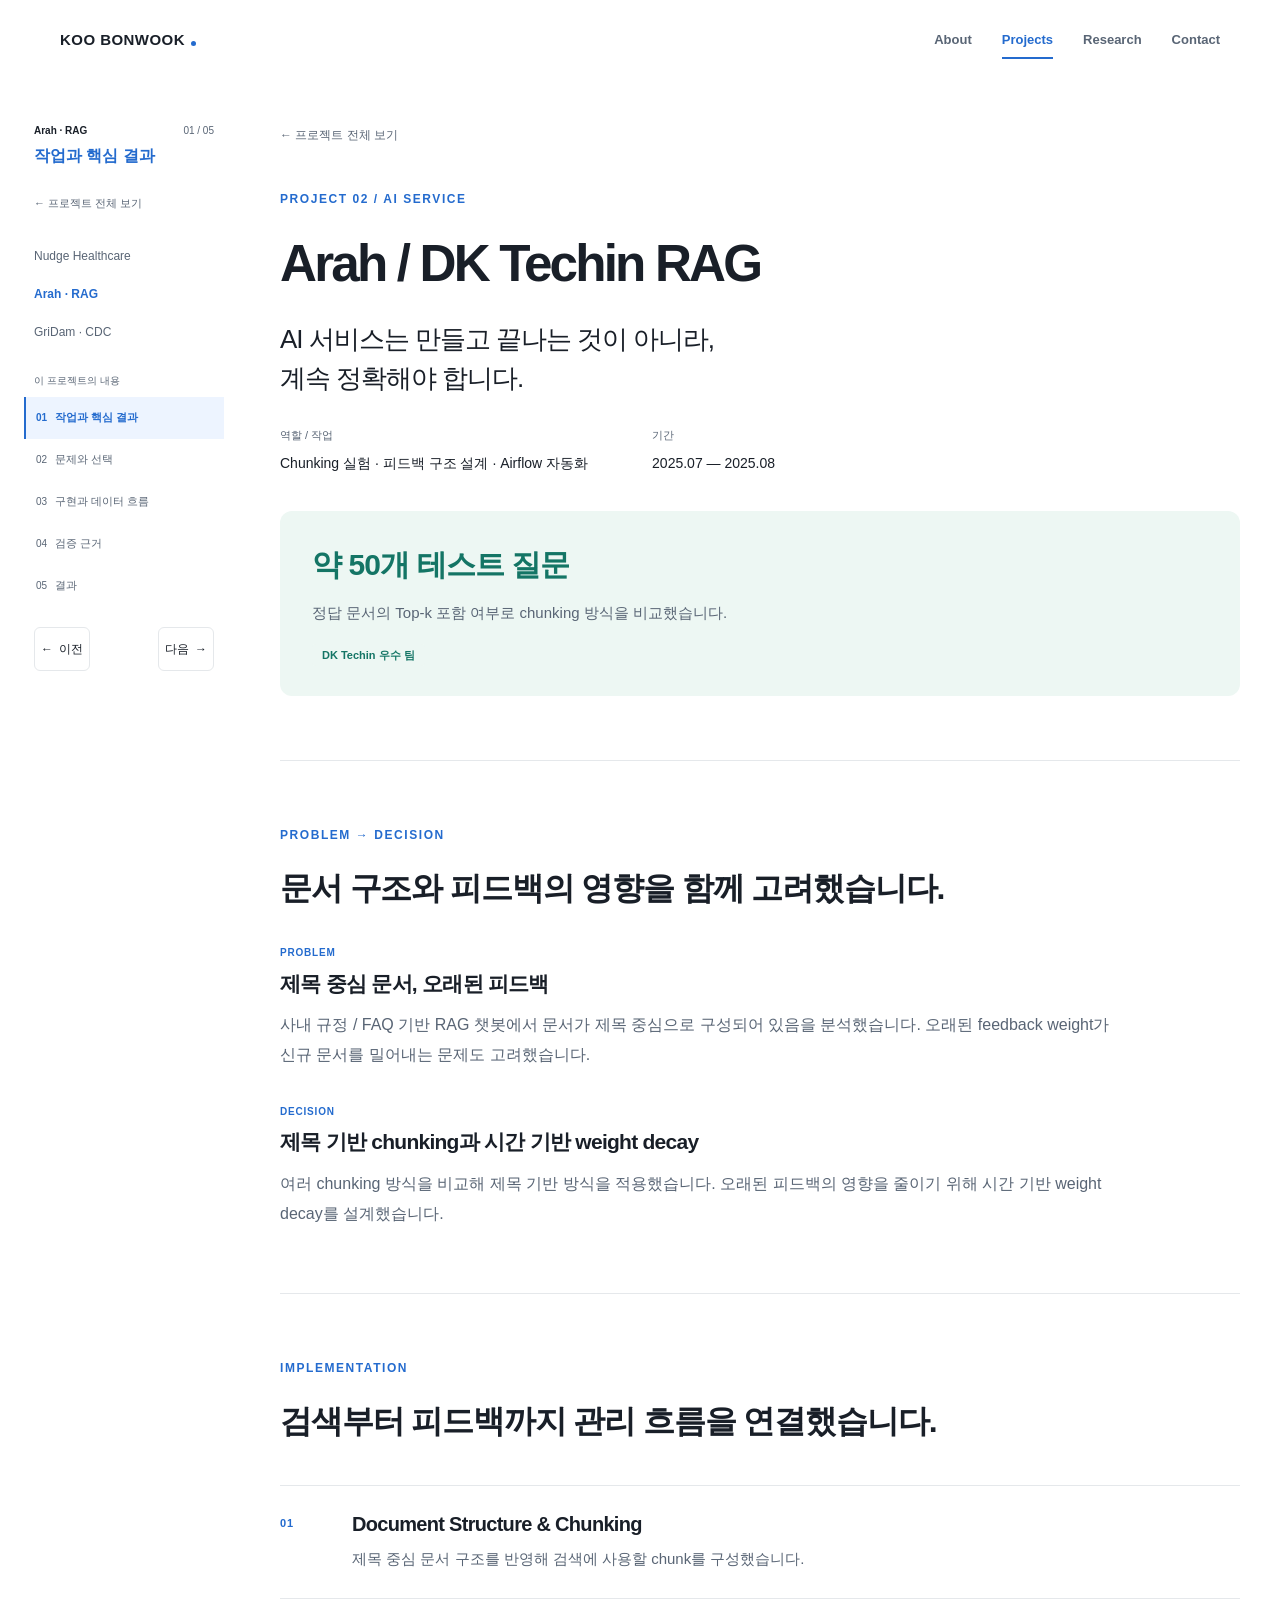
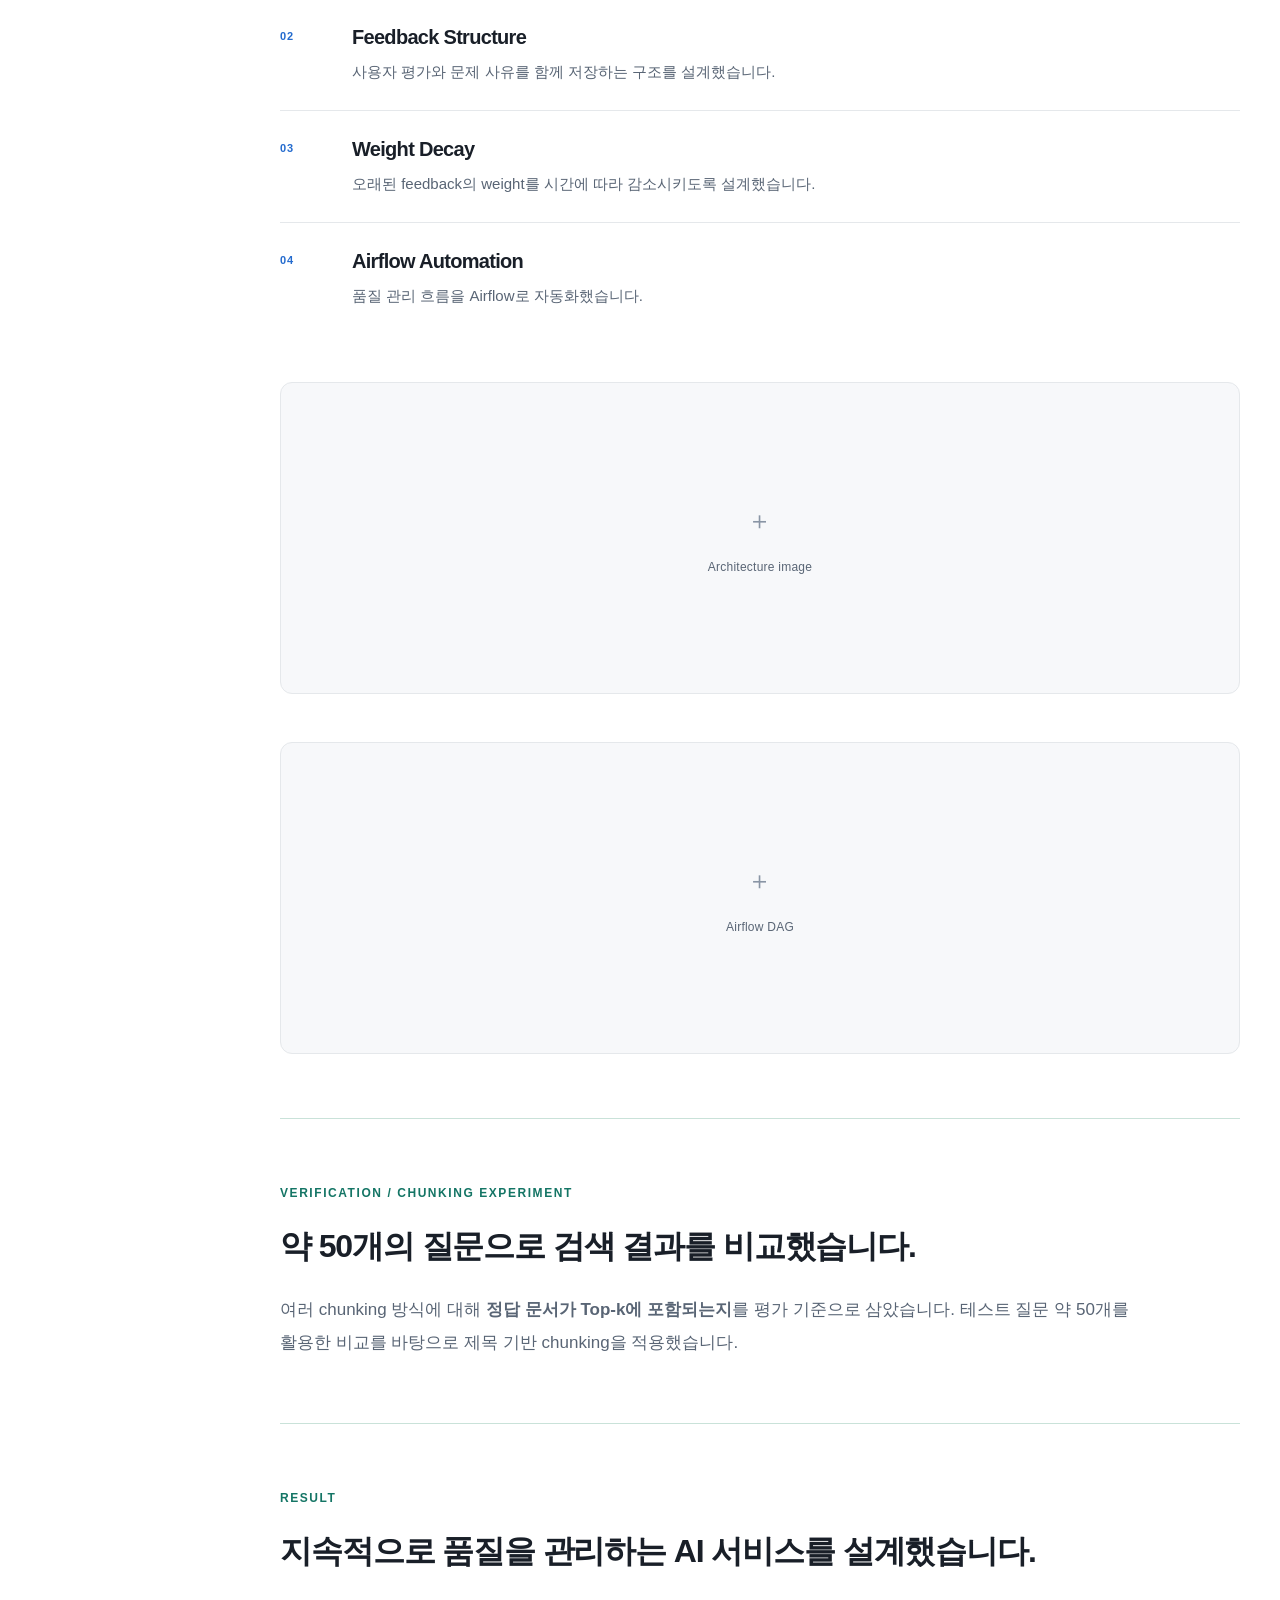
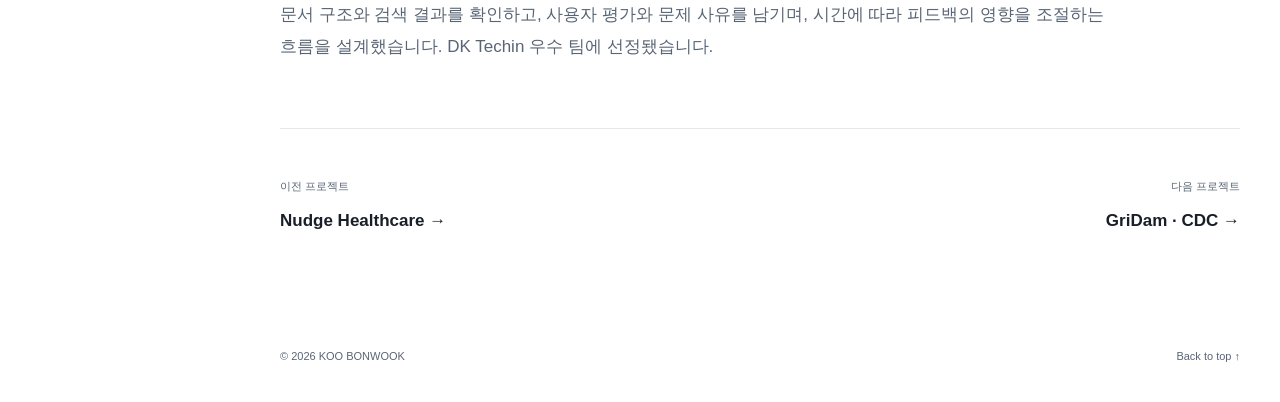
==== projects/arah.html @ 7488ea04 "4번째 배포" ====
<!doctype html>
<html lang="ko">
  <head>
    <meta charset="utf-8">
    <meta name="viewport" content="width=device-width, initial-scale=1">
    <title>Arah / DK Techin RAG | KOO BONWOOK</title>
    <meta name="description" content="약 50개 질문을 통한 chunking 비교, 피드백과 weight decay, Airflow 자동화로 RAG 서비스 품질을 관리한 경험입니다.">
    <meta name="theme-color" content="#ffffff">
    <meta property="og:type" content="website">
    <meta property="og:title" content="Arah / DK Techin RAG | KOO BONWOOK">
    <meta property="og:description" content="약 50개 질문을 통한 chunking 비교, 피드백과 weight decay, Airflow 자동화로 RAG 서비스 품질을 관리한 경험입니다.">
    <meta property="og:locale" content="ko_KR">
    <link rel="stylesheet" href="../css/style.css?v=247e1e7e4f28">
    <script src="../js/main.js?v=e27a1276fad0" defer></script>
  </head>
  <body class="project-page">
    <a class="skip-link" href="#main">본문으로 바로 가기</a>
    <header class="site-header">
      <div class="header-inner">
        <a class="wordmark" href="../index.html?v=da5307168902#home" aria-label="KOO BONWOOK 홈">KOO BONWOOK<span class="brand-dot" aria-hidden="true"></span></a>
        <button class="menu-toggle" type="button" aria-expanded="false" aria-controls="navigation" aria-label="메뉴 열기"><span></span><span></span></button>
        <nav id="navigation" aria-label="주 메뉴">
          <a href="../index.html?v=da5307168902#about">About</a><a href="../index.html?v=da5307168902#work" aria-current="location">Projects</a><a href="../index.html?v=da5307168902#research">Research</a><a href="../index.html?v=da5307168902#contact">Contact</a>
        </nav>
      </div>
    </header>
    <aside class="reading-guide" aria-label="포트폴리오 목차" data-context="Arah · RAG">
      <div class="reading-status">
        <span class="reading-caption">Arah · RAG</span><span class="reading-count">01 / 05</span><strong class="reading-title">작업과 핵심 결과</strong>
      </div>
      <nav class="toc-navigation" aria-label="프로젝트와 본문 목차">
        <a class="back-to-work" href="../index.html?v=da5307168902#work">← 프로젝트 전체 보기</a>
        <ul class="project-navigation">
          <li>
            <a href="nudge.html?v=da5307168902">Nudge Healthcare</a>
          </li>
          <li>
            <a href="arah.html?v=da5307168902" aria-current="page">Arah · RAG</a>
          </li>
          <li>
            <a href="gridam.html?v=da5307168902">GriDam · CDC</a>
          </li>
        </ul>
        <p class="toc-caption">이 프로젝트의 내용</p>
        <ol class="toc-list">
          <li>
            <a href="#overview" data-section data-label="작업과 핵심 결과" data-nav=""><span>01</span>작업과 핵심 결과</a>
          </li>
          <li>
            <a href="#context" data-section data-label="문제와 선택" data-nav=""><span>02</span>문제와 선택</a>
          </li>
          <li>
            <a href="#implementation" data-section data-label="구현과 데이터 흐름" data-nav=""><span>03</span>구현과 데이터 흐름</a>
          </li>
          <li>
            <a href="#verification" data-section data-label="검증 근거" data-nav=""><span>04</span>검증 근거</a>
          </li>
          <li>
            <a href="#result" data-section data-label="결과" data-nav=""><span>05</span>결과</a>
          </li>
        </ol>
      </nav>
      <div class="reading-controls">
        <label class="sr-only" for="section-select">본문 목차 또는 다른 프로젝트로 이동</label>
        <select id="section-select">
          <optgroup label="현재 페이지">
            <option value="#overview">01 / 작업과 핵심 결과</option>
            <option value="#context">02 / 문제와 선택</option>
            <option value="#implementation">03 / 구현과 데이터 흐름</option>
            <option value="#verification">04 / 검증 근거</option>
            <option value="#result">05 / 결과</option>
          </optgroup>
          <optgroup label="프로젝트 이동">
            <option value="nudge.html?v=da5307168902">Nudge Healthcare</option>
            <option value="gridam.html?v=da5307168902">GriDam · CDC</option>
          </optgroup>
          <option value="../index.html?v=da5307168902#work">프로젝트 전체 보기</option>
        </select>
        <div class="reading-pagination">
          <a class="reading-previous" href="#overview" aria-disabled="true" tabindex="-1" aria-label="이전 항목 없음">← <span>이전</span></a><a class="reading-next" href="#context" aria-label="다음: 문제와 선택"><span>다음</span> →</a>
        </div>
      </div>
    </aside>
    <main id="main">
      <div class="container detail-container">
        <section class="project-overview" id="overview" aria-labelledby="overview-title">
          <a class="back-to-work" href="../index.html?v=da5307168902#work">← 프로젝트 전체 보기</a><p class="eyebrow">PROJECT 02 / AI SERVICE</p><h1 id="overview-title">Arah / DK Techin RAG</h1><p class="project-statement">AI 서비스는 만들고 끝나는 것이 아니라,<br>계속 정확해야 합니다.</p>
          <dl class="project-facts">
            <div>
              <dt>역할 / 작업</dt><dd>Chunking 실험 · 피드백 구조 설계 · Airflow 자동화</dd>
            </div>
            <div>
              <dt>기간</dt><dd>2025.07 — 2025.08</dd>
            </div>
          </dl>
          <div class="outcome-summary">
            <strong>약 50개 테스트 질문</strong><p>정답 문서의 Top-k 포함 여부로 chunking 방식을 비교했습니다.</p><span class="badge">DK Techin 우수 팀</span>
          </div>
        </section>
        <section class="detail-section" id="context" aria-labelledby="context-title">
          <p class="eyebrow">PROBLEM → DECISION</p><h2 id="context-title">문서 구조와 피드백의 영향을 함께 고려했습니다.</h2>
          <div class="decision-part">
            <p class="stage-label">PROBLEM</p><h3>제목 중심 문서, 오래된 피드백</h3><p>사내 규정 / FAQ 기반 RAG 챗봇에서 문서가 제목 중심으로 구성되어 있음을 분석했습니다. 오래된 feedback weight가 신규 문서를 밀어내는 문제도 고려했습니다.</p>
          </div>
          <div class="decision-part">
            <p class="stage-label">DECISION</p><h3>제목 기반 chunking과 시간 기반 weight decay</h3><p>여러 chunking 방식을 비교해 제목 기반 방식을 적용했습니다. 오래된 피드백의 영향을 줄이기 위해 시간 기반 weight decay를 설계했습니다.</p>
          </div>
        </section>
        <section class="detail-section" id="implementation" aria-labelledby="implementation-title">
          <p class="eyebrow">IMPLEMENTATION</p><h2 id="implementation-title">검색부터 피드백까지 관리 흐름을 연결했습니다.</h2>
          <ol class="process-list">
            <li>
              <span class="small-index">01</span>
              <div>
                <h3>Document Structure & Chunking</h3><p>제목 중심 문서 구조를 반영해 검색에 사용할 chunk를 구성했습니다.</p>
              </div>
            </li>
            <li>
              <span class="small-index">02</span>
              <div>
                <h3>Feedback Structure</h3><p>사용자 평가와 문제 사유를 함께 저장하는 구조를 설계했습니다.</p>
              </div>
            </li>
            <li>
              <span class="small-index">03</span>
              <div>
                <h3>Weight Decay</h3><p>오래된 feedback의 weight를 시간에 따라 감소시키도록 설계했습니다.</p>
              </div>
            </li>
            <li>
              <span class="small-index">04</span>
              <div>
                <h3>Airflow Automation</h3><p>품질 관리 흐름을 Airflow로 자동화했습니다.</p>
              </div>
            </li>
          </ol>
          <!-- Replace the div with an img.project-image; use the actual image dimensions and descriptive alt text. -->
          <figure class="visual-placeholder">
            <div class="image-placeholder" role="img" aria-label="Arah RAG 아키텍처 이미지 준비 영역">
              <span class="placeholder-symbol" aria-hidden="true">＋</span>Architecture image
            </div>
          </figure>
          <!-- Replace the div with an img.project-image; use the actual image dimensions and descriptive alt text. -->
          <figure class="visual-placeholder">
            <div class="image-placeholder" role="img" aria-label="Arah Airflow DAG 이미지 준비 영역">
              <span class="placeholder-symbol" aria-hidden="true">＋</span>Airflow DAG
            </div>
          </figure>
        </section>
        <section class="detail-section evidence-section" id="verification" aria-labelledby="verification-title">
          <p class="eyebrow">VERIFICATION / CHUNKING EXPERIMENT</p><h2 id="verification-title">약 50개의 질문으로 검색 결과를 비교했습니다.</h2><p class="detail-copy">여러 chunking 방식에 대해 <strong>정답 문서가 Top-k에 포함되는지</strong>를 평가 기준으로 삼았습니다. 테스트 질문 약 50개를 활용한 비교를 바탕으로 제목 기반 chunking을 적용했습니다.</p>
        </section>
        <section class="detail-section evidence-section" id="result" aria-labelledby="result-title">
          <p class="eyebrow">RESULT</p><h2 id="result-title">지속적으로 품질을 관리하는 AI 서비스를 설계했습니다.</h2><p class="detail-copy">문서 구조와 검색 결과를 확인하고, 사용자 평가와 문제 사유를 남기며, 시간에 따라 피드백의 영향을 조절하는 흐름을 설계했습니다. DK Techin 우수 팀에 선정됐습니다.</p>
        </section>
        <nav class="project-pager" aria-label="프로젝트 이동">
          <a href="nudge.html?v=da5307168902"><span>이전 프로젝트</span><strong>Nudge Healthcare →</strong></a><a href="gridam.html?v=da5307168902"><span>다음 프로젝트</span><strong>GriDam · CDC →</strong></a>
        </nav>
      </div>
    </main>
    <footer class="container site-footer">
      <span>© 2026 KOO BONWOOK</span><a href="#overview">Back to top ↑</a>
    </footer>
  </body>
</html>
---- css/style.css ----
:root {
  --color-bg:#fff;
  --color-bg-soft:#f7f8fa;
  --color-text:#191f28;
  --color-text-secondary:#596575;
  --color-border:#e5e8eb;
  --color-accent:#246bce;
  --color-support:#147565;
  --color-support-soft:#edf7f3;
  --color-support-border:#c9e2d9;
  --content-width:1160px;
  --header-height:80px;
  --radius:12px;
  --font-sans:Pretendard,-apple-system,BlinkMacSystemFont,"Segoe UI","Noto Sans KR","Apple SD Gothic Neo","Malgun Gothic",sans-serif
}
* {
  box-sizing:border-box
}
html {
  scroll-behavior:smooth;
  scroll-padding-top:calc(var(--header-height) + var(--reader-height, 0px) + 24px)
}
body {
  margin:0;
  background:var(--color-bg);
  color:var(--color-text);
  font-family:var(--font-sans);
  line-height:1.75;
  word-break:keep-all;
  overflow-wrap:break-word;
  -webkit-font-smoothing:antialiased
}
a {
  color:inherit;
  text-decoration:none
}
button {
  font:inherit
}
a,button {
  -webkit-tap-highlight-color:transparent
}
a:focus-visible,button:focus-visible {
  outline:3px solid var(--color-accent);
  outline-offset:6px;
  border-radius:4px
}
[hidden] {
  display:none!important
}
h1,h2,h3,h4,p,figure {
  margin:0
}
h1,h2,h3,h4 {
  line-height:1.35;
  letter-spacing:-.035em
}
h2 {
  font-size:clamp(32px,3.2vw,46px);
  font-weight:750
}
h3 {
  font-size:25px
}
h4 {
  font-size:19px
}
p {
  color:var(--color-text-secondary)
}
.container {
  width:min(var(--content-width),calc(100% - 80px));
  margin-inline:auto
}
.section {
  padding:120px 0
}
.section-soft {
  background:var(--color-bg-soft)
}
.eyebrow {
  color:var(--color-accent);
  font-size:12px;
  font-weight:750;
  letter-spacing:.13em;
  margin-bottom:28px
}
.accent {
  color:var(--color-accent)
}
.skip-link {
  position:fixed;
  top:12px;
  left:12px;
  transform:translateY(-160%);
  z-index:100;
  background:white;
  padding:12px 20px
}
.skip-link:focus {
  transform:none
}
.site-header {
  position:sticky;
  top:0;
  z-index:20;
  background:rgba(255,255,255,.97);
  border-bottom:1px solid transparent;
  transition:border-color .2s
}
.site-header.is-scrolled {
  border-color:var(--color-border)
}
.header-inner {
  height:var(--header-height);
  width:min(var(--content-width),calc(100% - 80px));
  margin:auto;
  display:flex;
  justify-content:space-between;
  align-items:center;
  gap:20px
}
.wordmark {
  display:inline-flex;
  align-items:center;
  gap:6px;
  color:var(--color-text);
  font-size:15px;
  font-weight:800;
  letter-spacing:.03em
}
.brand-dot {
  width:5px;
  height:5px;
  background:var(--color-accent);
  border-radius:50%;
  align-self:flex-end;
  margin-bottom:7px
}
#navigation {
  display:flex;
  gap:30px
}
#navigation a {
  font-size:13px;
  font-weight:550;
  color:var(--color-text-secondary);
  padding:8px 0;
  position:relative
}
#navigation a:hover,#navigation a[aria-current] {
  color:var(--color-accent)
}
#navigation a[aria-current]::after {
  content:"";
  position:absolute;
  height:2px;
  bottom:0;
  left:0;
  right:0;
  background:var(--color-accent)
}
.menu-toggle {
  display:none
}
.hero {
  min-height: min(820px,82svh);
  display:flex;
  flex-direction:column;
  justify-content:space-between;
  padding-top:86px
}
.hero .eyebrow {
  display:flex;
  align-items:center;
  gap:9px;
  font-size:11px
}
.status-dot {
  width:6px;
  height:6px;
  border-radius:50%;
  background:var(--color-accent)
}
h1 {
  font-size:clamp(38px,4.15vw,60px);
  letter-spacing:-.055em;
  line-height:1.32;
  font-weight:780
}
.hero-specialties {
  font-size:15px;
  font-weight:650;
  margin-top:28px;
  color:var(--color-text)
}
.hero-specialties span {
  margin:0 8px;
  color:#a0a8b3
}
.hero-description {
  font-size:16px;
  margin-top:16px
}
.hero-actions {
  display:flex;
  gap:16px;
  margin-top:32px
}
.button {
  display:inline-flex;
  align-items:center;
  gap:30px;
  padding:13px 20px;
  border-radius:8px;
  font-size:13px;
  font-weight:650;
  transition:background .2s
}
.button-primary {
  color:white;
  background:var(--color-accent)
}
.button-primary:hover {
  background:#1957ac
}
.button-text:hover {
  background:var(--color-bg-soft)
}
.hero-bottom {
  display:flex;
  justify-content:space-between;
  gap:24px;
  border-top:1px solid var(--color-border);
  padding:23px 0;
  margin-top:64px;
  font-size:10px;
  letter-spacing:.12em;
  color:var(--color-text-secondary)
}
.hero-bottom a span {
  margin-left:18px
}
.section-intro {
  margin-top:28px;
  font-size:18px;
  line-height:1.9
}
.expertise-grid {
  display:grid;
  grid-template-columns:repeat(3,minmax(0,1fr));
  gap:48px;
  margin-top:64px
}
.expertise {
  border-top:1px solid var(--color-border);
  padding-top:24px
}
.small-index {
  color:var(--color-accent);
  font-size:11px;
  font-weight:650;
  letter-spacing:.08em
}
.expertise h3 {
  margin:22px 0 14px;
  font-size:24px
}
.expertise p {
  font-size:15px;
  line-height:1.9
}
.project-heading {
  display:flex;
  justify-content:space-between;
  align-items:center;
  gap:24px
}
.role {
  font-size:15px;
  margin-top:12px
}
.date {
  font-size:13px;
  white-space:nowrap
}
.project-statement {
  font-size:30px;
  color:var(--color-text);
  line-height:1.5;
  letter-spacing:-.04em;
  margin-top:40px
}
.visual-placeholder {
  margin:48px 0 64px;
  overflow:hidden;
  border:1px solid var(--color-border);
  border-radius:var(--radius);
  background:var(--color-bg-soft)
}
.section-soft .visual-placeholder {
  background:#eef1f5
}
.image-placeholder {
  min-height:310px;
  display:flex;
  flex-direction:column;
  align-items:center;
  justify-content:center;
  gap:14px;
  color:var(--color-text-secondary);
  font-size:12px;
  letter-spacing:.02em
}
.placeholder-symbol {
  font-size:25px;
  color:#8995a5;
  font-weight:300
}
.project-image {
  display:block;
  width:100%;
  height:auto
}
.compact {
  margin-bottom:0
}
.compact .image-placeholder {
  min-height:220px
}
.case-study+.case-study {
  border-top:1px solid var(--color-border);
  margin-top:72px;
  padding-top:64px
}
.case-heading .eyebrow {
  margin-bottom:13px
}
.case-details {
  margin:32px 0 0
}
.case-details>div {
  display:grid;
  grid-template-columns:185px 1fr;
  gap:24px;
  padding:15px 0
}
.case-details dt {
  font-size:13px;
  font-weight:650;
  color:var(--color-text-secondary)
}
.case-details dd {
  margin:0;
  font-size:16px
}
.metrics {
  display:grid;
  grid-template-columns:repeat(3,minmax(0,1fr));
  margin-top:36px;
  padding:36px 0;
  background:var(--color-support-soft);
  border-radius:var(--radius)
}
.metrics>div {
  padding:0 32px;
  border-right:1px solid var(--color-support-border)
}
.metrics>div:last-child {
  border:0
}
.metrics strong {
  font-size:64px;
  line-height:1.2;
  font-weight:750;
  letter-spacing:-.055em;
  color:var(--color-support)
}
.metrics strong span {
  font-size:42px
}
.metrics p {
  font-size:16px;
  font-weight:650;
  color:var(--color-text);
  margin:10px 0 6px
}
.metrics>div>span {
  font-size:12px;
  color:var(--color-text-secondary)
}
.case-lead {
  font-size:25px;
  color:var(--color-text);
  line-height:1.55;
  margin-top:28px;
  letter-spacing:-.035em
}
.flow {
  list-style:none;
  padding:0;
  margin:32px 0;
  display:grid;
  gap:26px
}
.flow-three {
  grid-template-columns:repeat(3,minmax(0,1fr))
}
.flow li {
  background:var(--color-bg-soft);
  border:1px solid var(--color-border);
  padding:20px 12px;
  position:relative;
  border-radius:6px;
  text-align:center;
  font-size:13px;
  font-weight:600;
  display:flex;
  flex-direction:column;
  justify-content:center
}
.flow li+li:before {
  content:"→";
  position:absolute;
  left:-22px;
  color:var(--color-text-secondary);
  font-weight:400
}
.flow li span {
  color:var(--color-text-secondary);
  font-weight:400
}
.text-columns {
  display:grid;
  grid-template-columns:1fr 1fr;
  gap:60px;
  margin-top:32px
}
.text-columns p {
  margin-top:12px;
  font-size:16px
}
.project-label {
  display:flex;
  align-items:center;
  gap:18px;
  flex-wrap:wrap;
  margin-top:28px
}
.project-label h3 {
  font-size:18px
}
.badge {
  font-size:11px;
  color:var(--color-support);
  background:var(--color-support-soft);
  padding:5px 10px;
  border-radius:4px;
  font-weight:650
}
.process-list {
  list-style:none;
  padding:0;
  margin:40px 0 0
}
.process-list li {
  display:grid;
  grid-template-columns:56px 1fr;
  gap:16px;
  border-top:1px solid var(--color-border);
  padding:25px 0
}
.process-list .small-index {
  padding-top:3px
}
.process-list h4 {
  font-size:19px
}
.process-list p {
  margin-top:8px;
  font-size:15px
}
.flow-title {
  margin-top:40px;
  font-size:18px
}
.flow-six {
  grid-template-columns:repeat(6,minmax(0,1fr));
  gap:24px
}
.result-strip {
  display:flex;
  align-items:center;
  justify-content:space-between;
  gap:32px;
  border-top:1px solid var(--color-border);
  padding-top:40px;
  margin-top:48px
}
.result-strip .eyebrow {
  margin-bottom:12px
}
.result-strip h3 {
  font-size:24px
}
.result-strip p:last-child {
  font-size:14px;
  margin-top:8px
}
.result-number {
  display:flex;
  gap:28px;
  align-items:center;
  font-size:48px;
  letter-spacing:-.05em;
  white-space:nowrap
}
.result-number>span:first-child {
  color:var(--color-text-secondary)
}
.result-number .result-arrow {
  font-size:30px;
  color:#8995a5
}
.result-number strong {
  font-size:64px;
  color:var(--color-accent);
  font-weight:750
}
.metric-note {
  font-size:12px;
  margin-top:24px
}
.research-row {
  display:grid;
  grid-template-columns:300px 1fr;
  gap:50px;
  border-top:1px solid var(--color-border);
  padding:40px 0
}
.research-row:first-of-type {
  margin-top:56px
}
.research-row:last-child {
  padding-bottom:0
}
.research-row h3 {
  font-size:23px;
  margin-top:14px
}
.research-row h4 {
  font-size:20px
}
.research-row p {
  font-size:15px;
  margin-top:16px
}
.research-row .codebook {
  font-size:12px;
  background:#eaeef3;
  padding:14px 18px;
  border-radius:6px;
  overflow-wrap:anywhere;
  word-break:normal
}
.award-list {
  display:flex;
  flex-wrap:wrap;
  gap:8px;
  margin-top:20px
}
.principles {
  padding:150px 0
}
.contact h2 {
  font-size:clamp(48px,5.5vw,78px);
  letter-spacing:-.055em;
  line-height:1.1
}
.contact-bottom {
  display:flex;
  align-items:center;
  justify-content:space-between;
  gap:30px;
  margin-top:60px
}
.contact-links {
  display:flex;
  gap:28px;
  font-size:14px
}
.contact-links a:hover {
  color:var(--color-accent)
}
.contact-pending {
  font-size:13px
}
.site-footer {
  display:flex;
  align-items:center;
  justify-content:space-between;
  gap:24px;
  min-height:90px;
  font-size:11px;
  color:var(--color-text-secondary)
}
.reveal.is-pending {
  opacity:0;
  transform:translateY(16px)
}
.reveal {
  transition:opacity .55s ease,transform .55s ease
}
@media(min-width:901px) {
  .flow-six {
    grid-template-columns:repeat(6,minmax(0,1fr))
  }
}
@media(max-width:900px) {
  :root {
    --header-height:72px
  }
  .container,.header-inner {
    width:calc(100% - 48px)
  }
  #navigation {
    gap:20px
  }
  .hero {
    padding-top:66px;
    min-height:740px
  }
  .section {
    padding:88px 0
  }
  .expertise-grid {
    gap:24px
  }
  .project-statement {
    font-size:27px
  }
  .research-row {
    grid-template-columns:220px 1fr;
    gap:30px
  }
  .metrics>div {
    padding:0 22px
  }
  .metrics strong {
    font-size:54px
  }
  .flow-six {
    grid-template-columns:1fr
  }
  .flow-six li+li:before {
    content:"↓";
    left:50%;
    top:-25px;
    transform:translateX(-50%)
  }
  .flow-six li {
    padding:12px
  }
  .image-placeholder {
    min-height:260px
  }
  .principles {
    padding:110px 0
  }
}
@media(max-width:600px) {
  :root {
    --header-height:64px
  }
  .container,.header-inner {
    width:calc(100% - 40px)
  }
  .header-inner {
    flex-wrap:wrap;
    height:auto;
    min-height:var(--header-height)
  }
  .wordmark {
    font-size:13px
  }
  .js .menu-toggle {
    display:flex;
    flex-direction:column;
    align-items:center;
    justify-content:center;
    gap:6px;
    width:44px;
    height:44px;
    background:none;
    border:0;
    cursor:pointer
  }
  .menu-toggle span {
    display:block;
    width:20px;
    height:2px;
    background:var(--color-text);
    transition:transform .2s
  }
  .menu-toggle[aria-expanded=true] span:first-child {
    transform:translateY(4px) rotate(45deg)
  }
  .menu-toggle[aria-expanded=true] span:last-child {
    transform:translateY(-4px) rotate(-45deg)
  }
  #navigation {
    width:100%;
    gap:18px;
    flex-wrap:wrap;
    padding:0 0 18px
  }
  #navigation a {
    font-size:12px
  }
  .js #navigation {
    display:none
  }
  .js #navigation.is-open {
    display:flex;
    flex-direction:column;
    gap:0;
    padding-bottom:16px
  }
  .js #navigation a {
    padding:12px 0;
    font-size:15px
  }
  .js #navigation a[aria-current]::after {
    display:none
  }
  .hero {
    min-height:690px;
    padding-top:56px
  }
  .hero .eyebrow {
    font-size:9px;
    margin-bottom:26px
  }
  h1 {
    font-size:clamp(31px,8.25vw,46px);
    letter-spacing:-.055em
  }
  h2 {
    font-size:31px;
    line-height:1.4
  }
  .hero-specialties {
    font-size:11px;
    margin-top:26px
  }
  .hero-specialties span {
    margin:0 3px
  }
  .hero-description {
    font-size:14px;
    line-height:1.85
  }
  .hero-description br {
    display:none
  }
  .hero-actions {
    gap:8px;
    margin-top:28px
  }
  .button {
    font-size:12px;
    padding:13px 16px;
    gap:20px
  }
  .hero-bottom {
    margin-top:56px;
    font-size:8px;
    gap:14px;
    letter-spacing:.04em
  }
  .hero-bottom>span {
    max-width:145px
  }
  .hero-bottom a {
    align-self:center
  }
  .hero-bottom a span {
    margin-left:6px
  }
  .section {
    padding:72px 0
  }
  .eyebrow {
    font-size:10px;
    margin-bottom:22px
  }
  .section-intro {
    font-size:16px;
    margin-top:24px
  }
  .desktop-break {
    display:none
  }
  .expertise-grid {
    grid-template-columns:1fr;
    gap:28px;
    margin-top:40px
  }
  .expertise {
    padding-top:18px
  }
  .expertise h3 {
    margin:10px 0;
    font-size:22px
  }
  .project-heading {
    display:block
  }
  .date {
    margin-top:18px;
    font-size:12px
  }
  .project-statement {
    font-size:24px;
    margin-top:28px
  }
  .visual-placeholder {
    margin:32px 0 40px
  }
  .image-placeholder {
    min-height:200px
  }
  .compact .image-placeholder {
    min-height:170px
  }
  .case-heading h3 {
    font-size:23px
  }
  .case-details {
    margin-top:24px
  }
  .case-details>div {
    grid-template-columns:1fr;
    gap:6px;
    padding:12px 0
  }
  .case-details dd {
    font-size:15px
  }
  .case-details dt {
    font-size:12px
  }
  .metrics {
    grid-template-columns:1fr;
    padding:8px 24px
  }
  .metrics>div {
    padding:24px 0;
    border-right:0;
    border-bottom:1px solid var(--color-border)
  }
  .metrics strong {
    font-size:54px
  }
  .metrics strong span {
    font-size:34px
  }
  .metrics p {
    margin:6px 0 4px
  }
  .case-study+.case-study {
    margin-top:44px;
    padding-top:40px
  }
  .case-lead {
    font-size:22px
  }
  .flow-three {
    grid-template-columns:1fr;
    gap:24px
  }
  .flow-three li+li:before {
    content:"↓";
    left:50%;
    top:-25px;
    transform:translateX(-50%)
  }
  .flow li {
    padding:14px
  }
  .text-columns {
    grid-template-columns:1fr;
    gap:24px
  }
  .text-columns p {
    font-size:15px
  }
  .process-list li {
    grid-template-columns:30px 1fr;
    gap:12px;
    padding:22px 0
  }
  .process-list h4 {
    font-size:18px
  }
  .process-list p {
    font-size:14px
  }
  .result-strip {
    align-items:flex-start;
    flex-direction:column;
    gap:20px;
    padding-top:28px;
    margin-top:32px
  }
  .result-number {
    font-size:40px
  }
  .result-number strong {
    font-size:56px
  }
  .research-row {
    grid-template-columns:1fr;
    gap:22px;
    padding:32px 0
  }
  .research-row h3 br {
    display:none
  }
  .research-row h3 {
    font-size:23px;
    margin-top:10px
  }
  .research-row h4 {
    font-size:19px
  }
  .research-row:first-of-type {
    margin-top:40px
  }
  .principles {
    padding:90px 0
  }
  .contact h2 {
    font-size:51px
  }
  .contact-bottom {
    align-items:flex-start;
    flex-direction:column;
    gap:24px;
    margin-top:40px
  }
  .site-footer {
    font-size:10px;
    min-height:80px
  }
}
@media(prefers-reduced-motion:reduce) {
  html {
    scroll-behavior:auto
  }
  *,*::before,*::after {
    transition:none!important;
    animation:none!important
  }
  .reveal.is-pending {
    opacity:1;
    transform:none
  }
}
.profile-line {
  margin-top:24px;
  font-size:14px;
  color:var(--color-text)
}
.profile-line span {
  color:var(--color-text-secondary);
  margin:0 8px
}

/* Reading guide: a persistent project index, compact on smaller screens. */
.sr-only {
  position: absolute;
  width: 1px;
  height: 1px;
  padding: 0;
  margin: -1px;
  overflow: hidden;
  clip-path: inset(50%);
  white-space: nowrap;
}
.hero-profile {
  display: flex;
  align-items: center;
  gap: 18px;
  margin-bottom: 30px;
}
.profile-photo {
  display: block;
  width: 68px;
  height: auto;
  border: 1px solid var(--color-border);
  border-radius: 8px;
}
.profile-name { color: var(--color-text); font-size: 17px; font-weight: 700; }
.profile-name span { display: block; font-size: 10px; letter-spacing: .08em; margin-top: 2px; }
.profile-affiliation { font-size: 12px; margin-top: 5px; }
.reading-guide {
  z-index: 15;
  background: var(--color-bg);
  border-bottom: 1px solid var(--color-border);
  padding: 14px 24px;
}
.reading-status {
  display: grid;
  grid-template-columns: 1fr auto;
  gap: 2px 12px;
}
.reading-caption, .reading-count { font-size: 10px; color: var(--color-text-secondary); }
.reading-count { font-variant-numeric: tabular-nums; }
.reading-title { grid-column: 1 / -1; font-size: 15px; color: var(--color-accent); }
.toc-navigation { display: block; padding: 0; width: auto; }
.toc-list { list-style: none; margin: 22px 0; padding: 0; }
.toc-list a {
  display: flex;
  align-items: center;
  gap: 12px;
  min-height: 42px;
  padding: 8px 10px;
  font-size: 12px;
  color: var(--color-text-secondary);
  border-left: 2px solid transparent;
}
.toc-list a span { font-size: 10px; font-variant-numeric: tabular-nums; }
.toc-list a:hover { background: var(--color-bg-soft); color: var(--color-accent); }
.toc-list a[aria-current] {
  color: var(--color-accent);
  background: #edf4ff;
  border-left-color: var(--color-accent);
  font-weight: 700;
}
.reading-controls { display: none; }
.js .reading-controls { display: flex; gap: 12px; align-items: center; }
.reading-pagination { display: flex; gap: 8px; }
.reading-pagination a {
  display: inline-flex;
  align-items: center;
  justify-content: center;
  gap: 6px;
  min-width: 56px;
  min-height: 44px;
  font-size: 12px;
  border: 1px solid var(--color-border);
  border-radius: 6px;
}
.reading-pagination a:hover { background: var(--color-bg-soft); }
.reading-pagination a[aria-disabled="true"] { opacity: .35; cursor: default; }
#section-select {
  min-width: 0;
  min-height: 44px;
  flex: 1;
  border: 1px solid var(--color-border);
  border-radius: 6px;
  padding: 8px;
  background: var(--color-bg);
  color: var(--color-text);
  font: inherit;
  font-size: 12px;
}
#section-select:focus-visible { outline: 3px solid var(--color-accent); outline-offset: 3px; }
@media (min-width: 1280px) {
  main, .site-footer { padding-left: 240px; }
  main .container { width: min(var(--content-width), calc(100% - 80px)); }
  .site-footer { width: calc(100% - 80px); }
  .hero { padding-top: 48px; }
  h1 { font-size: clamp(42px, 3.6vw, 58px); }
  .reading-guide {
    position: fixed;
    top: calc(var(--header-height) + 24px);
    left: 24px;
    bottom: 24px;
    width: 200px;
    padding: 18px 0;
    border-bottom: 0;
    overflow-y: auto;
  }
  .reading-status { padding: 0 10px; }
  .reading-title { font-size: 16px; }
  .reading-controls { padding: 0 10px; }
  #section-select { display: none; }
  .reading-pagination { width: 100%; justify-content: space-between; }
}
@media (max-width: 1279px) {
  .js { --reader-height: 122px; }
  .js .reading-guide { position: sticky; top: var(--header-height); height: var(--reader-height); }
  .js .toc-navigation { display: none; }
  .reading-status { margin-bottom: 8px; }
  .toc-list { display: flex; flex-wrap: wrap; gap: 8px; }
  .hero { padding-top: 40px; }
}
@media (max-width: 600px) {
  .reading-guide { padding: 12px 20px; }
  .reading-caption, .reading-count { font-size: 9px; }
  .reading-title { font-size: 14px; }
  .reading-pagination a { min-width: 44px; }
  .reading-pagination span { display: none; }
  .hero-profile { gap: 14px; margin-bottom: 26px; }
  .profile-photo { width: 54px; }
  .profile-name { font-size: 15px; }
  .profile-affiliation { font-size: 11px; }
}

/* A short overview leads to self-contained project case studies. */
.home-page .hero { min-height: 620px; padding-top: 40px; }
.home-page .hero-profile { margin-bottom: 22px; }
.home-page .hero-bottom { margin-top: 40px; }
.selected-work { padding-top: 64px; }
.work-row {
  display: grid;
  grid-template-columns: minmax(220px, .8fr) minmax(0, 1.5fr);
  gap: 48px;
  padding: 40px 0;
  border-top: 1px solid var(--color-border);
}
.work-row:first-of-type { margin-top: 48px; }
.work-row:last-child { padding-bottom: 0; }
.work-identity h3 { margin: 12px 0; font-size: 25px; }
.work-identity a:hover { color: var(--color-accent); }
.work-identity p { font-size: 12px; }
.work-summary h4 { font-size: 20px; line-height: 1.6; }
.work-summary > p { margin-top: 12px; font-size: 15px; }
.work-summary .work-evidence { margin-top: 22px; color: var(--color-support); }
.work-summary .work-note { font-size: 12px; margin-top: 5px; }
.detail-link {
  display: inline-flex;
  align-items: center;
  gap: 20px;
  min-height: 44px;
  margin-top: 18px;
  font-size: 13px;
  font-weight: 650;
  color: var(--color-accent);
}
.detail-link:hover { text-decoration: underline; text-underline-offset: 5px; }
.toc-caption { margin: 20px 10px 8px; font-size: 10px; color: var(--color-text-secondary); }
.toc-list + .toc-caption {
  border-top: 1px solid var(--color-border);
  padding-top: 20px;
}
.toc-list { margin: 8px 0 20px; }
.project-navigation { list-style: none; margin: 12px 0; padding: 0; }
.project-navigation a {
  display: flex;
  justify-content: space-between;
  align-items: center;
  min-height: 38px;
  padding: 6px 10px;
  font-size: 12px;
  color: var(--color-text-secondary);
}
.project-navigation a:hover, .project-navigation a[aria-current] { color: var(--color-accent); }
.project-navigation a[aria-current] { font-weight: 750; }
.back-to-work { display: inline-flex; align-items: center; min-height: 44px; font-size: 12px; color: var(--color-text-secondary); }
.back-to-work:hover { color: var(--color-accent); }
.reading-guide .back-to-work { margin: 12px 10px 0; font-size: 11px; }
.project-page .reading-caption { color: var(--color-text); font-weight: 650; }
.project-page .toc-list a { font-size: 11px; gap: 8px; }
.project-overview { padding: 32px 0 64px; }
.project-overview .back-to-work { margin-bottom: 32px; }
.project-overview .eyebrow { margin-bottom: 20px; }
.project-overview h1 { font-size: clamp(36px, 4vw, 54px); }
.project-overview .project-statement { margin-top: 22px; font-size: 26px; }
.project-facts { display: flex; flex-wrap: wrap; gap: 24px 64px; margin: 28px 0 0; }
.project-facts dt { font-size: 11px; color: var(--color-text-secondary); }
.project-facts dd { margin: 6px 0 0; font-size: 14px; }
.outcome-summary { margin-top: 36px; padding: 28px 32px; background: var(--color-support-soft); border-radius: var(--radius); }
.outcome-summary > strong { font-size: 30px; letter-spacing: -.03em; color: var(--color-support); }
.outcome-summary p { margin: 8px 0 14px; font-size: 15px; }
.outcome-context { font-size: 12px; color: var(--color-text-secondary); }
.detail-section { padding: 64px 0; border-top: 1px solid var(--color-border); }
.detail-section h2 { font-size: 32px; line-height: 1.5; max-width: 850px; }
.detail-section .eyebrow { margin-bottom: 18px; }
.detail-copy { margin-top: 24px; max-width: 850px; font-size: 17px; line-height: 1.9; }
.detail-section .visual-placeholder { margin-bottom: 0; }
.decision-part { margin-top: 32px; max-width: 850px; }
.stage-label { font-size: 10px; font-weight: 650; letter-spacing: .08em; color: var(--color-accent); }
.decision-part h3 { font-size: 21px; margin-top: 8px; }
.decision-part > p:last-child { margin-top: 12px; font-size: 16px; line-height: 1.9; }
.detail-section .process-list h3 { font-size: 20px; }
.project-pager { display: grid; grid-template-columns: 1fr 1fr; gap: 28px; border-top: 1px solid var(--color-border); padding: 36px 0 64px; }
.project-pager a { display: flex; flex-direction: column; gap: 10px; padding: 12px 0; }
.project-pager a:last-child { text-align: right; }
.project-pager span { font-size: 11px; color: var(--color-text-secondary); }
.project-pager strong { font-size: 17px; font-weight: 650; }
.project-pager a:hover strong { color: var(--color-accent); }
@media (max-width: 900px) {
  .work-row { grid-template-columns: minmax(180px, .8fr) minmax(0, 1.3fr); gap: 28px; }
  .work-identity h3 { font-size: 22px; }
}
@media (max-width: 600px) {
  .home-page .hero { min-height: 620px; padding-top: 32px; }
  .work-row { grid-template-columns: 1fr; gap: 24px; padding: 32px 0; }
  .selected-work { padding-top: 56px; }
  .work-row:first-of-type { margin-top: 32px; }
  .work-summary h4 { font-size: 19px; }
  .project-overview { padding: 20px 0 44px; }
  .project-overview .back-to-work { margin-bottom: 20px; }
  .project-overview h1 { font-size: 35px; }
  .project-overview .project-statement { font-size: 22px; }
  .project-facts { gap: 18px; flex-direction: column; }
  .project-facts dd { font-size: 13px; }
  .outcome-summary { padding: 22px; }
  .outcome-summary > strong { font-size: 25px; }
  .outcome-summary p { font-size: 14px; }
  .detail-section { padding: 44px 0; }
  .detail-section h2 { font-size: 26px; }
  .detail-copy { font-size: 15px; }
  .decision-part h3 { font-size: 19px; }
  .decision-part > p:last-child { font-size: 15px; }
  .project-pager { gap: 16px; }
  .project-pager strong { font-size: 14px; }
}

/* Blue guides navigation; teal highlights areas of expertise and evidence. */
.status-dot { background: var(--color-support); }
.hero-bottom > span { color: var(--color-support); }
.work-identity > .small-index {
  display: inline-block;
  padding: 4px 9px;
  border-radius: 4px;
  color: var(--color-support);
  background: var(--color-support-soft);
}
.home-page #about { background: var(--color-support-soft); }
.home-page #about .eyebrow,
.home-page #about .small-index,
.principles .accent,
.principles .small-index,
.evidence-section > .eyebrow,
.evidence-section .stage-label { color: var(--color-support); }
.home-page #about .expertise { border-color: var(--color-support-border); }
.evidence-section { border-top-color: var(--color-support-border); }
@media (max-width: 600px) {
  .metrics > div { border-bottom-color: var(--color-support-border); }
}
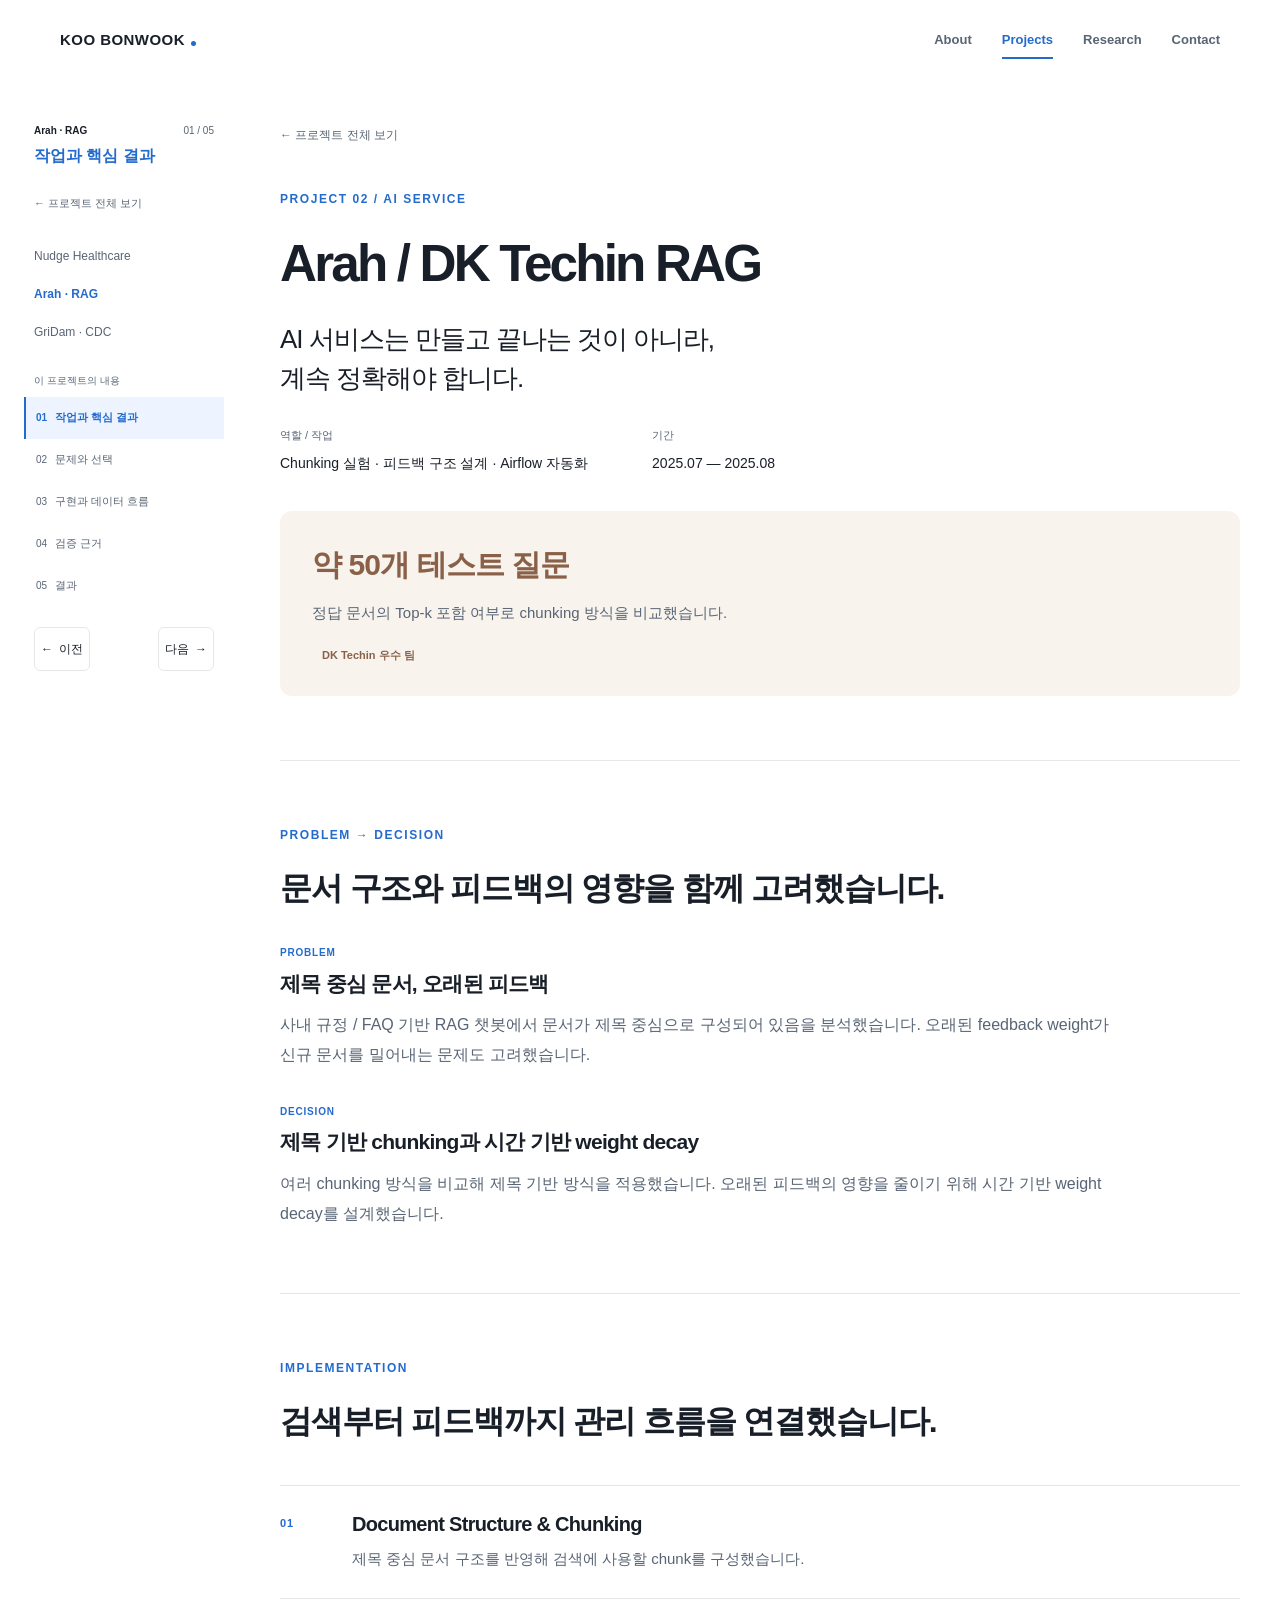
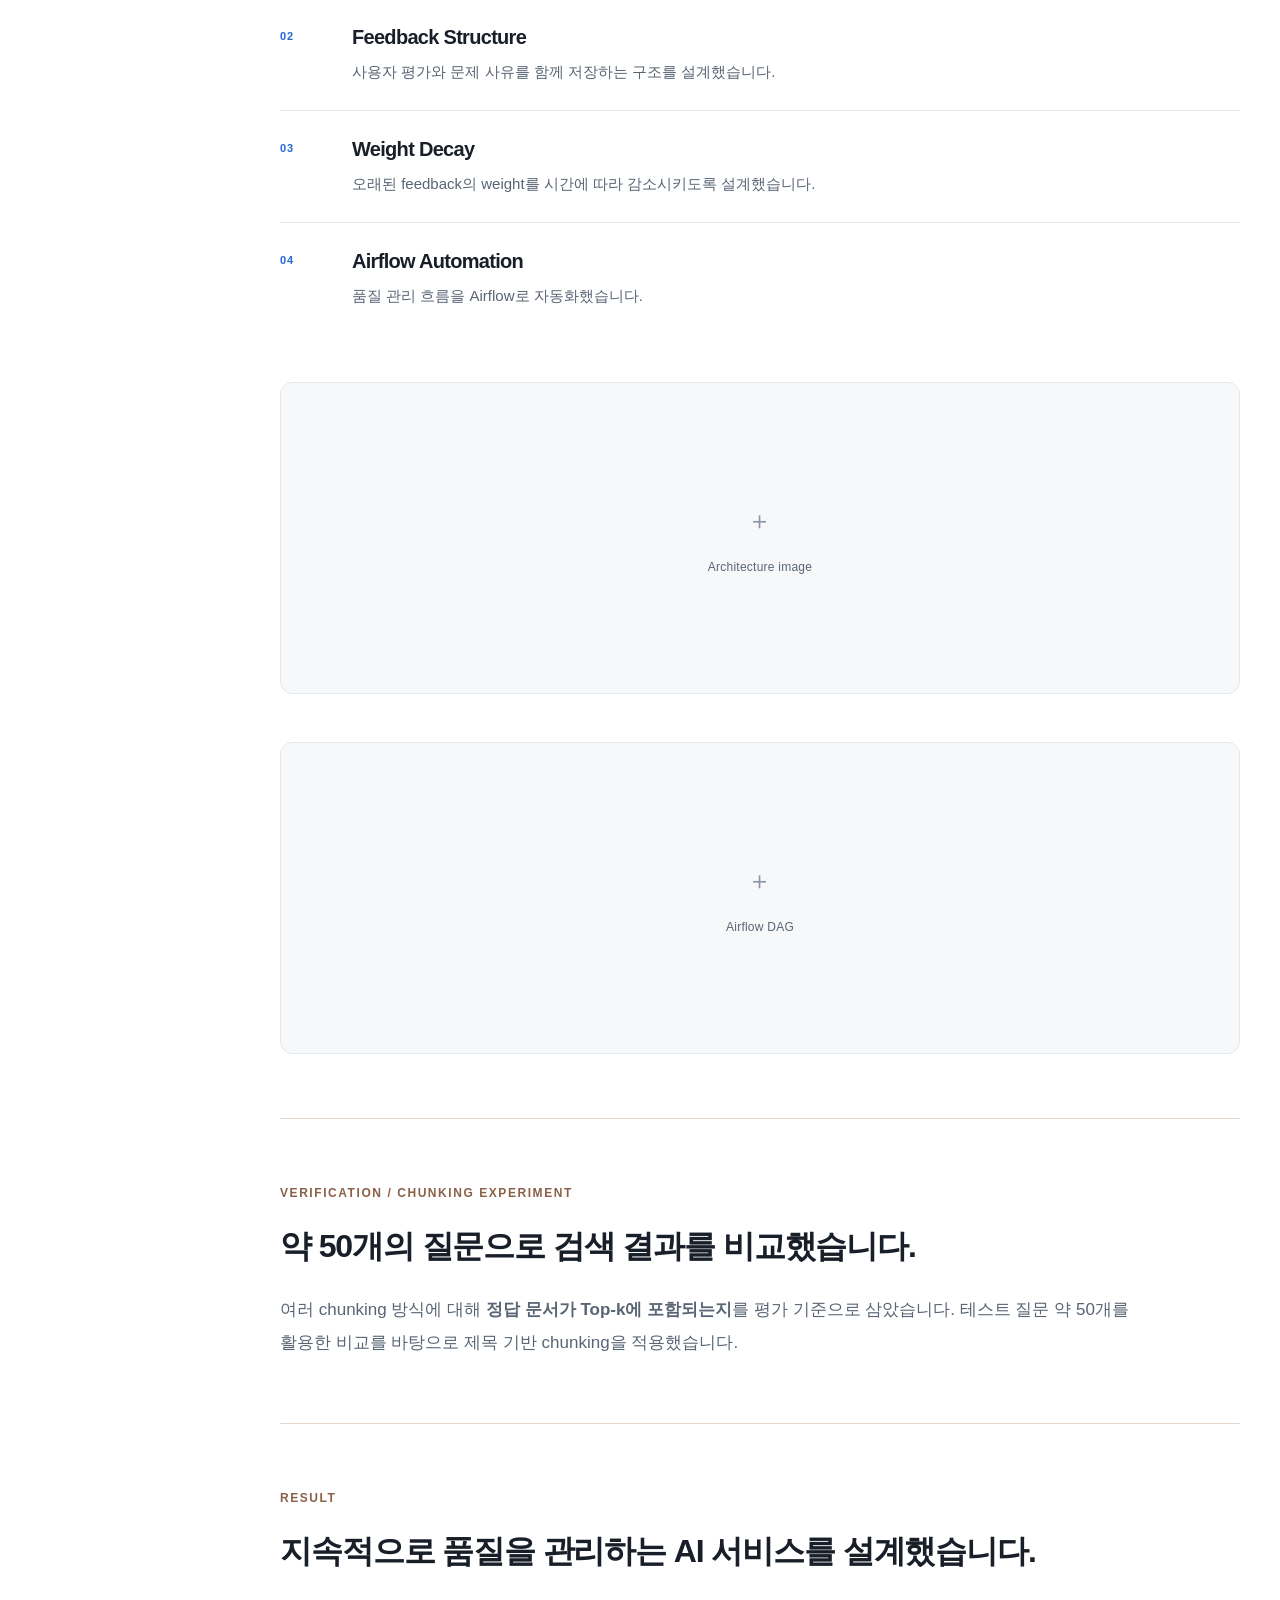
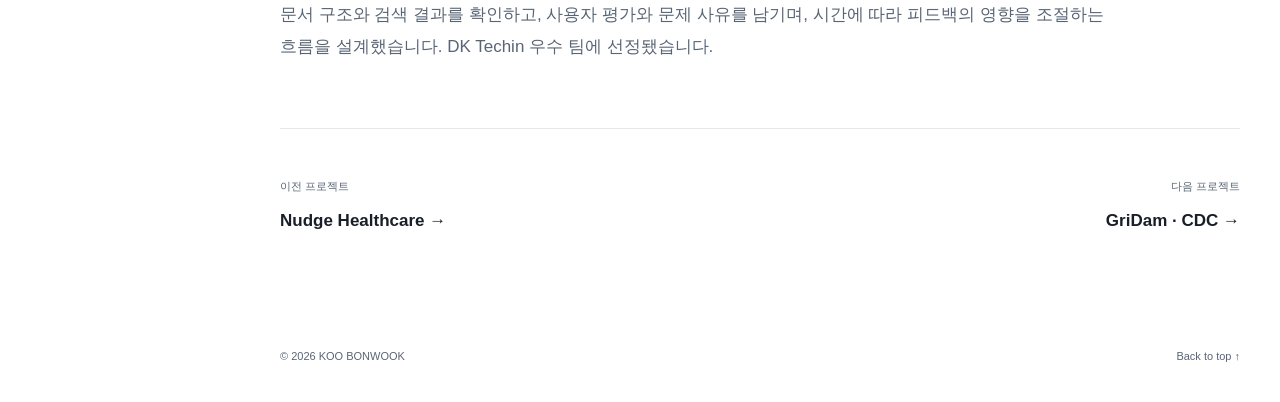
==== commit 8f385cb2: "5번째 배포" ====
--- a/projects/arah.html
+++ b/projects/arah.html
@@ -10,17 +10,17 @@
     <meta property="og:title" content="Arah / DK Techin RAG | KOO BONWOOK">
     <meta property="og:description" content="약 50개 질문을 통한 chunking 비교, 피드백과 weight decay, Airflow 자동화로 RAG 서비스 품질을 관리한 경험입니다.">
     <meta property="og:locale" content="ko_KR">
-    <link rel="stylesheet" href="../css/style.css?v=247e1e7e4f28">
+    <link rel="stylesheet" href="../css/style.css?v=4f35d1c3b8a6">
     <script src="../js/main.js?v=e27a1276fad0" defer></script>
   </head>
   <body class="project-page">
     <a class="skip-link" href="#main">본문으로 바로 가기</a>
     <header class="site-header">
       <div class="header-inner">
-        <a class="wordmark" href="../index.html?v=da5307168902#home" aria-label="KOO BONWOOK 홈">KOO BONWOOK<span class="brand-dot" aria-hidden="true"></span></a>
+        <a class="wordmark" href="../index.html?v=cc0338fbb6b2#home" aria-label="KOO BONWOOK 홈">KOO BONWOOK<span class="brand-dot" aria-hidden="true"></span></a>
         <button class="menu-toggle" type="button" aria-expanded="false" aria-controls="navigation" aria-label="메뉴 열기"><span></span><span></span></button>
         <nav id="navigation" aria-label="주 메뉴">
-          <a href="../index.html?v=da5307168902#about">About</a><a href="../index.html?v=da5307168902#work" aria-current="location">Projects</a><a href="../index.html?v=da5307168902#research">Research</a><a href="../index.html?v=da5307168902#contact">Contact</a>
+          <a href="../index.html?v=cc0338fbb6b2#about">About</a><a href="../index.html?v=cc0338fbb6b2#work" aria-current="location">Projects</a><a href="../index.html?v=cc0338fbb6b2#research">Research</a><a href="../index.html?v=cc0338fbb6b2#contact">Contact</a>
         </nav>
       </div>
     </header>
@@ -29,16 +29,16 @@
         <span class="reading-caption">Arah · RAG</span><span class="reading-count">01 / 05</span><strong class="reading-title">작업과 핵심 결과</strong>
       </div>
       <nav class="toc-navigation" aria-label="프로젝트와 본문 목차">
-        <a class="back-to-work" href="../index.html?v=da5307168902#work">← 프로젝트 전체 보기</a>
+        <a class="back-to-work" href="../index.html?v=cc0338fbb6b2#work">← 프로젝트 전체 보기</a>
         <ul class="project-navigation">
           <li>
-            <a href="nudge.html?v=da5307168902">Nudge Healthcare</a>
+            <a href="nudge.html?v=cc0338fbb6b2">Nudge Healthcare</a>
           </li>
           <li>
-            <a href="arah.html?v=da5307168902" aria-current="page">Arah · RAG</a>
+            <a href="arah.html?v=cc0338fbb6b2" aria-current="page">Arah · RAG</a>
           </li>
           <li>
-            <a href="gridam.html?v=da5307168902">GriDam · CDC</a>
+            <a href="gridam.html?v=cc0338fbb6b2">GriDam · CDC</a>
           </li>
         </ul>
         <p class="toc-caption">이 프로젝트의 내용</p>
@@ -71,10 +71,10 @@
             <option value="#result">05 / 결과</option>
           </optgroup>
           <optgroup label="프로젝트 이동">
-            <option value="nudge.html?v=da5307168902">Nudge Healthcare</option>
-            <option value="gridam.html?v=da5307168902">GriDam · CDC</option>
+            <option value="nudge.html?v=cc0338fbb6b2">Nudge Healthcare</option>
+            <option value="gridam.html?v=cc0338fbb6b2">GriDam · CDC</option>
           </optgroup>
-          <option value="../index.html?v=da5307168902#work">프로젝트 전체 보기</option>
+          <option value="../index.html?v=cc0338fbb6b2#work">프로젝트 전체 보기</option>
         </select>
         <div class="reading-pagination">
           <a class="reading-previous" href="#overview" aria-disabled="true" tabindex="-1" aria-label="이전 항목 없음">← <span>이전</span></a><a class="reading-next" href="#context" aria-label="다음: 문제와 선택"><span>다음</span> →</a>
@@ -84,7 +84,7 @@
     <main id="main">
       <div class="container detail-container">
         <section class="project-overview" id="overview" aria-labelledby="overview-title">
-          <a class="back-to-work" href="../index.html?v=da5307168902#work">← 프로젝트 전체 보기</a><p class="eyebrow">PROJECT 02 / AI SERVICE</p><h1 id="overview-title">Arah / DK Techin RAG</h1><p class="project-statement">AI 서비스는 만들고 끝나는 것이 아니라,<br>계속 정확해야 합니다.</p>
+          <a class="back-to-work" href="../index.html?v=cc0338fbb6b2#work">← 프로젝트 전체 보기</a><p class="eyebrow">PROJECT 02 / AI SERVICE</p><h1 id="overview-title">Arah / DK Techin RAG</h1><p class="project-statement">AI 서비스는 만들고 끝나는 것이 아니라,<br>계속 정확해야 합니다.</p>
           <dl class="project-facts">
             <div>
               <dt>역할 / 작업</dt><dd>Chunking 실험 · 피드백 구조 설계 · Airflow 자동화</dd>
@@ -154,7 +154,7 @@
           <p class="eyebrow">RESULT</p><h2 id="result-title">지속적으로 품질을 관리하는 AI 서비스를 설계했습니다.</h2><p class="detail-copy">문서 구조와 검색 결과를 확인하고, 사용자 평가와 문제 사유를 남기며, 시간에 따라 피드백의 영향을 조절하는 흐름을 설계했습니다. DK Techin 우수 팀에 선정됐습니다.</p>
         </section>
         <nav class="project-pager" aria-label="프로젝트 이동">
-          <a href="nudge.html?v=da5307168902"><span>이전 프로젝트</span><strong>Nudge Healthcare →</strong></a><a href="gridam.html?v=da5307168902"><span>다음 프로젝트</span><strong>GriDam · CDC →</strong></a>
+          <a href="nudge.html?v=cc0338fbb6b2"><span>이전 프로젝트</span><strong>Nudge Healthcare →</strong></a><a href="gridam.html?v=cc0338fbb6b2"><span>다음 프로젝트</span><strong>GriDam · CDC →</strong></a>
         </nav>
       </div>
     </main>
--- a/css/style.css
+++ b/css/style.css
@@ -5,9 +5,9 @@
   --color-text-secondary:#596575;
   --color-border:#e5e8eb;
   --color-accent:#246bce;
-  --color-support:#147565;
-  --color-support-soft:#edf7f3;
-  --color-support-border:#c9e2d9;
+  --color-support:#8a6148;
+  --color-support-soft:#f8f3ed;
+  --color-support-border:#e6d8ca;
   --content-width:1160px;
   --header-height:80px;
   --radius:12px;
@@ -1220,7 +1220,7 @@
   .project-pager strong { font-size: 14px; }
 }
 
-/* Blue guides navigation; teal highlights areas of expertise and evidence. */
+/* Blue guides navigation; muted brown and sand highlight expertise and evidence. */
 .status-dot { background: var(--color-support); }
 .hero-bottom > span { color: var(--color-support); }
 .work-identity > .small-index {
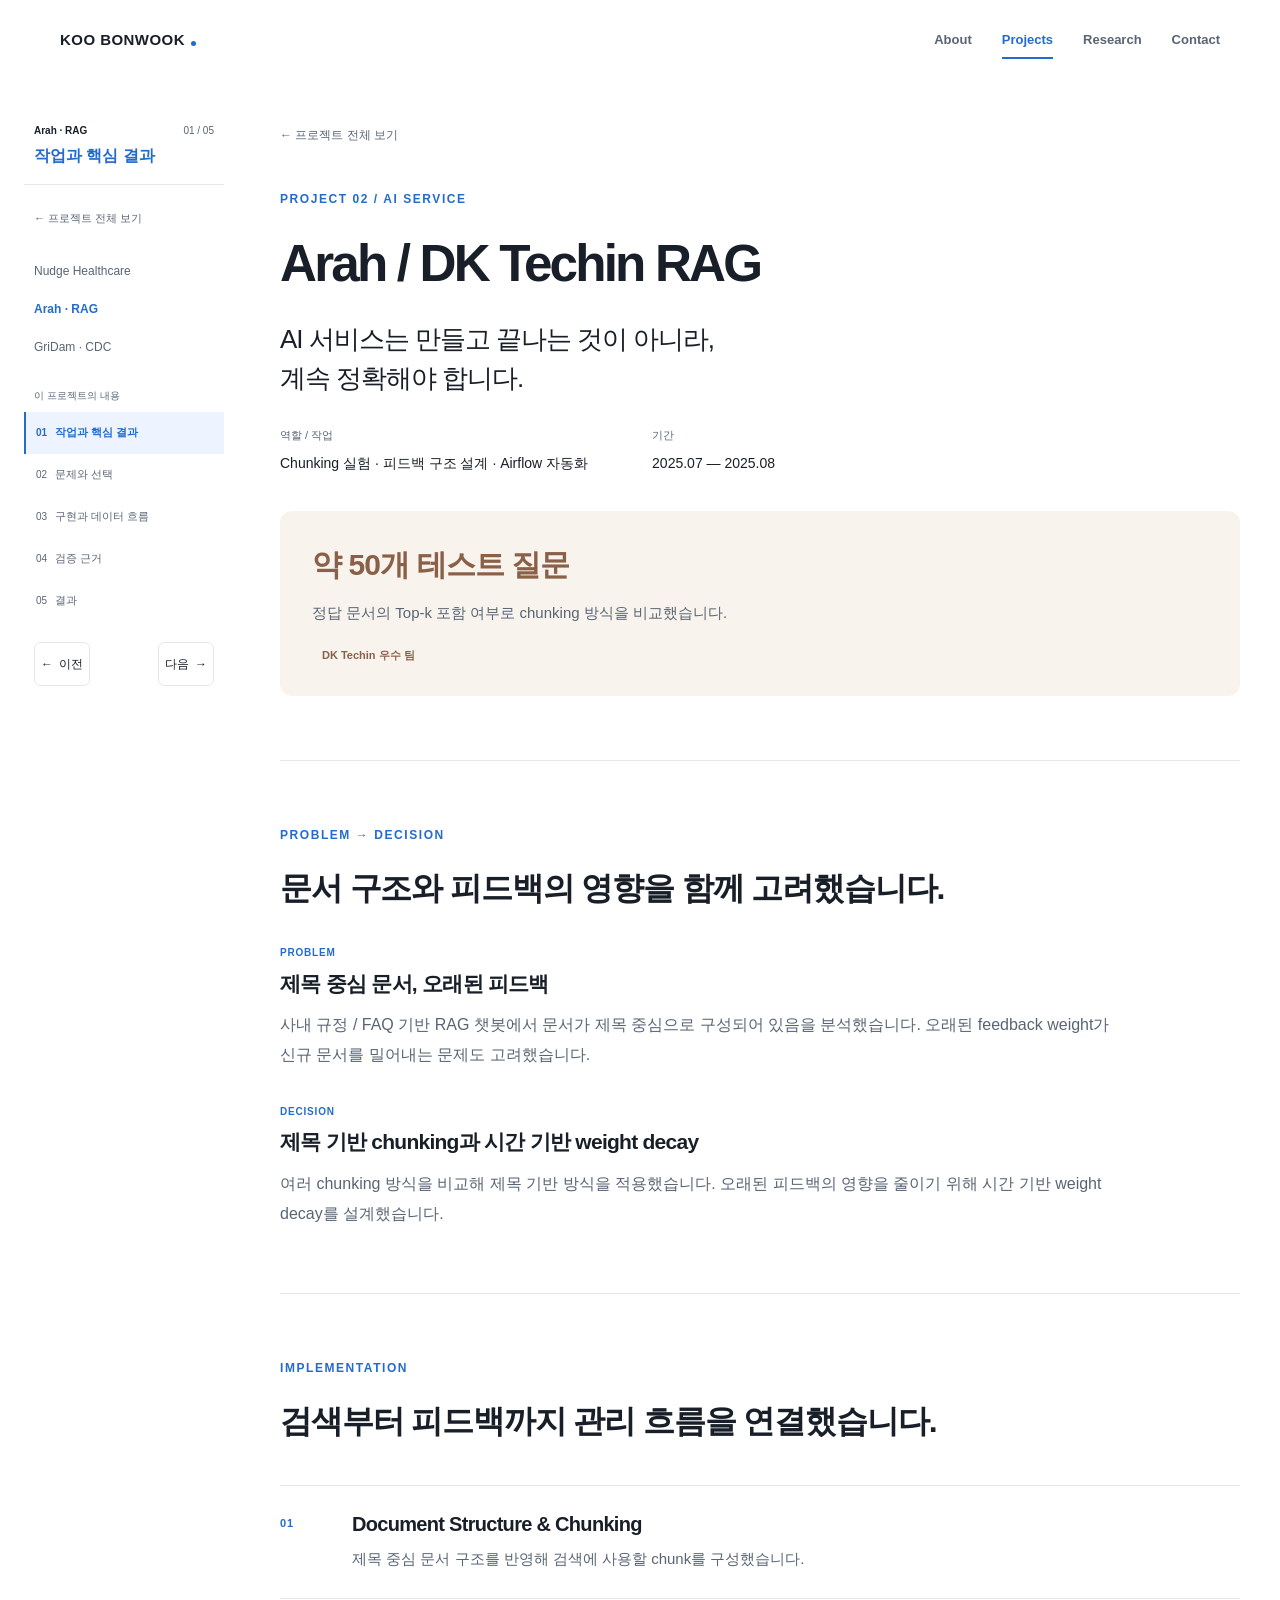
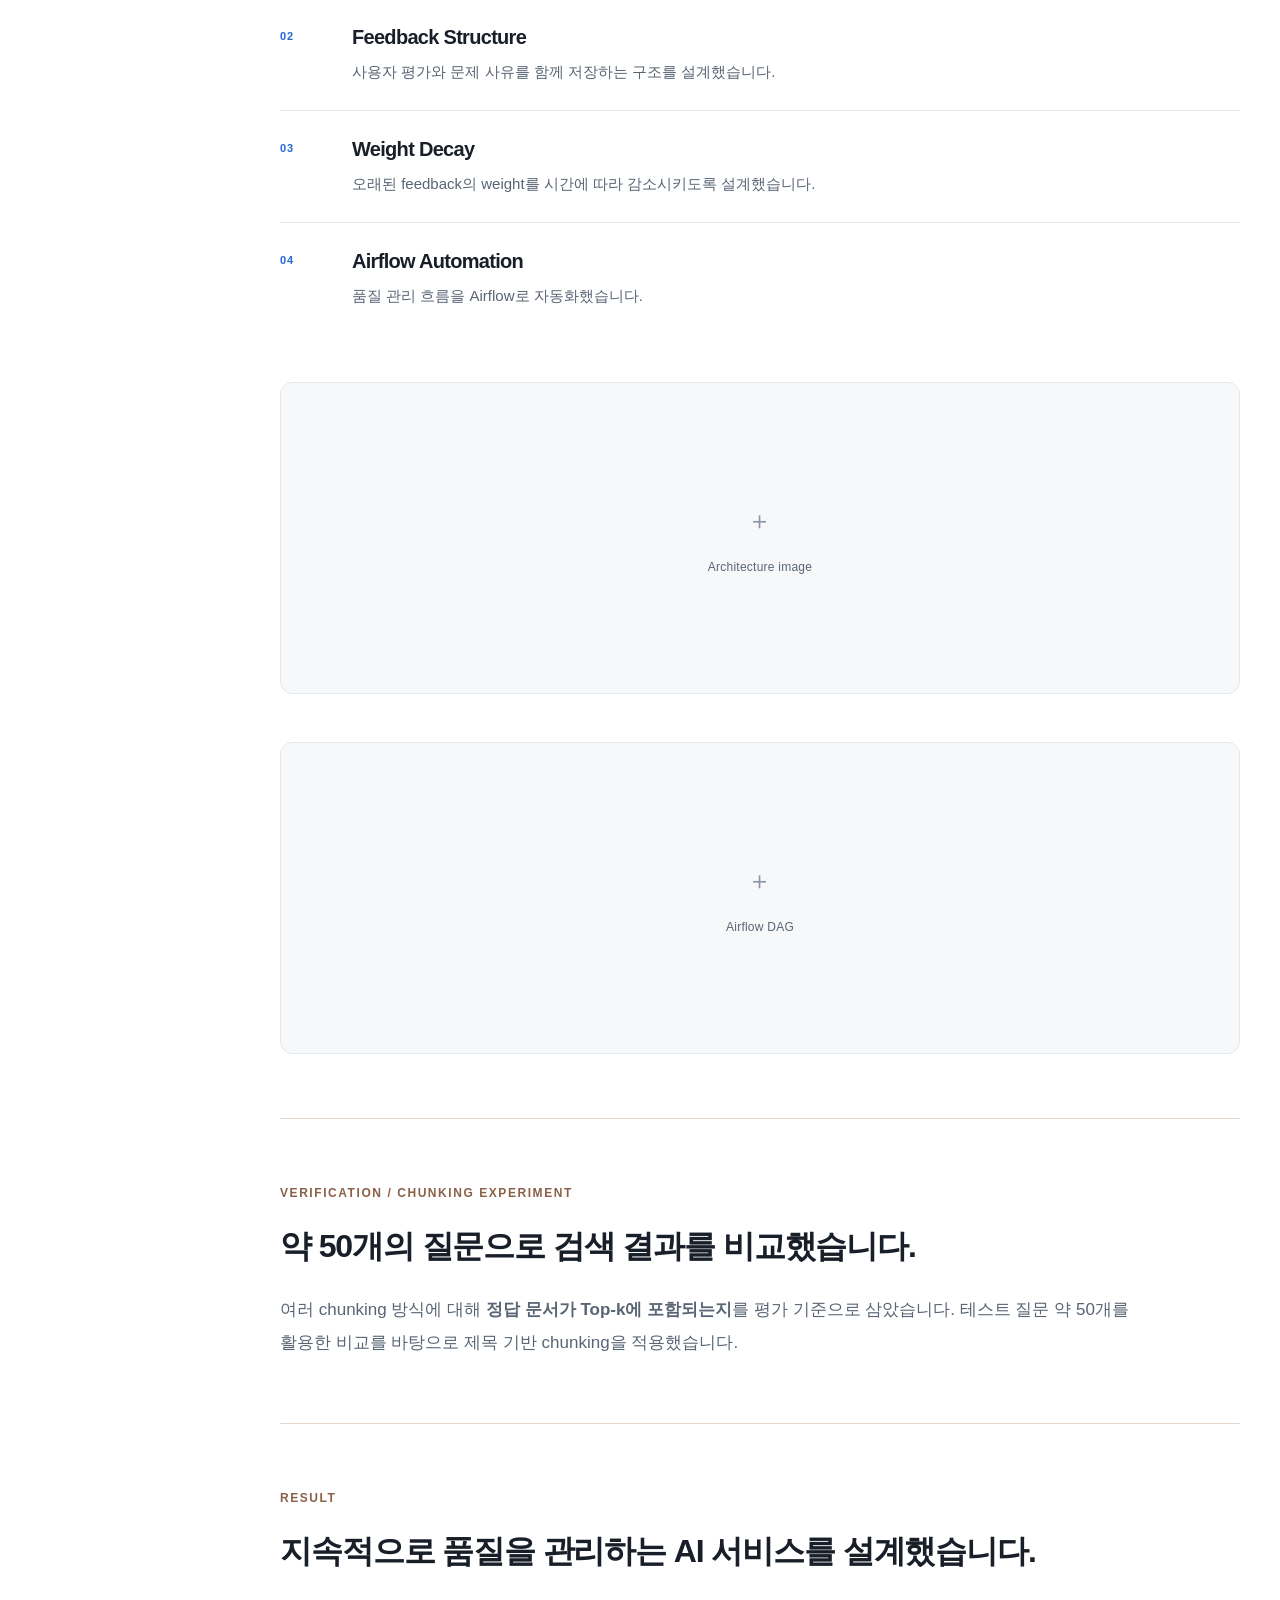
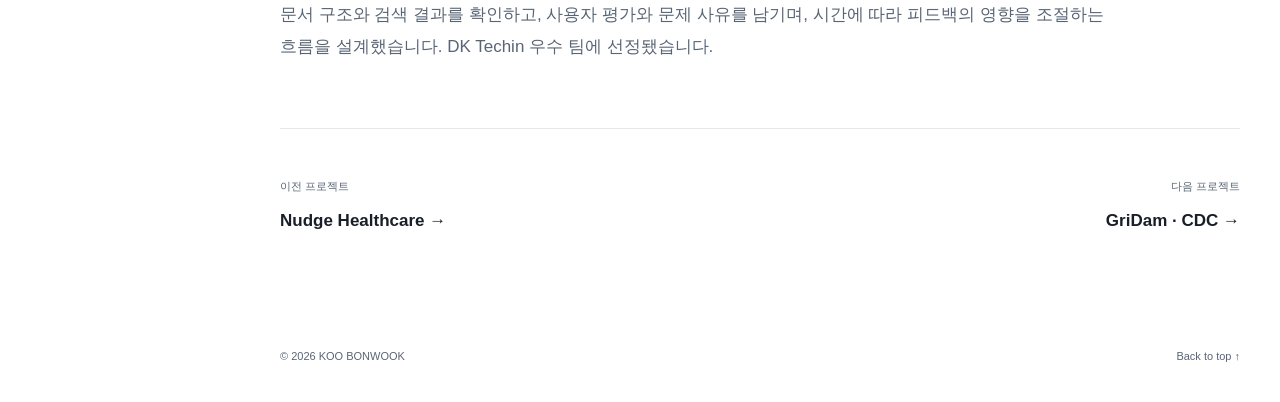
==== commit 0e67f8cb: "6번째 배포" ====
--- a/projects/arah.html
+++ b/projects/arah.html
@@ -10,17 +10,17 @@
     <meta property="og:title" content="Arah / DK Techin RAG | KOO BONWOOK">
     <meta property="og:description" content="약 50개 질문을 통한 chunking 비교, 피드백과 weight decay, Airflow 자동화로 RAG 서비스 품질을 관리한 경험입니다.">
     <meta property="og:locale" content="ko_KR">
-    <link rel="stylesheet" href="../css/style.css?v=4f35d1c3b8a6">
-    <script src="../js/main.js?v=e27a1276fad0" defer></script>
+    <link rel="stylesheet" href="../css/style.css?v=5efca0893549">
+    <script src="../js/main.js?v=7a9b4fb13cc6" defer></script>
   </head>
   <body class="project-page">
     <a class="skip-link" href="#main">본문으로 바로 가기</a>
     <header class="site-header">
       <div class="header-inner">
-        <a class="wordmark" href="../index.html?v=cc0338fbb6b2#home" aria-label="KOO BONWOOK 홈">KOO BONWOOK<span class="brand-dot" aria-hidden="true"></span></a>
+        <a class="wordmark" href="../index.html?v=7b608f41394e#home" aria-label="KOO BONWOOK 홈">KOO BONWOOK<span class="brand-dot" aria-hidden="true"></span></a>
         <button class="menu-toggle" type="button" aria-expanded="false" aria-controls="navigation" aria-label="메뉴 열기"><span></span><span></span></button>
         <nav id="navigation" aria-label="주 메뉴">
-          <a href="../index.html?v=cc0338fbb6b2#about">About</a><a href="../index.html?v=cc0338fbb6b2#work" aria-current="location">Projects</a><a href="../index.html?v=cc0338fbb6b2#research">Research</a><a href="../index.html?v=cc0338fbb6b2#contact">Contact</a>
+          <a href="../index.html?v=7b608f41394e#about">About</a><a href="../index.html?v=7b608f41394e#work" aria-current="location">Projects</a><a href="../index.html?v=7b608f41394e#research">Research</a><a href="../index.html?v=7b608f41394e#contact">Contact</a>
         </nav>
       </div>
     </header>
@@ -29,16 +29,16 @@
         <span class="reading-caption">Arah · RAG</span><span class="reading-count">01 / 05</span><strong class="reading-title">작업과 핵심 결과</strong>
       </div>
       <nav class="toc-navigation" aria-label="프로젝트와 본문 목차">
-        <a class="back-to-work" href="../index.html?v=cc0338fbb6b2#work">← 프로젝트 전체 보기</a>
+        <a class="back-to-work" href="../index.html?v=7b608f41394e#work">← 프로젝트 전체 보기</a>
         <ul class="project-navigation">
           <li>
-            <a href="nudge.html?v=cc0338fbb6b2">Nudge Healthcare</a>
+            <a href="nudge.html?v=7b608f41394e">Nudge Healthcare</a>
           </li>
           <li>
-            <a href="arah.html?v=cc0338fbb6b2" aria-current="page">Arah · RAG</a>
+            <a href="arah.html?v=7b608f41394e" aria-current="page">Arah · RAG</a>
           </li>
           <li>
-            <a href="gridam.html?v=cc0338fbb6b2">GriDam · CDC</a>
+            <a href="gridam.html?v=7b608f41394e">GriDam · CDC</a>
           </li>
         </ul>
         <p class="toc-caption">이 프로젝트의 내용</p>
@@ -71,10 +71,10 @@
             <option value="#result">05 / 결과</option>
           </optgroup>
           <optgroup label="프로젝트 이동">
-            <option value="nudge.html?v=cc0338fbb6b2">Nudge Healthcare</option>
-            <option value="gridam.html?v=cc0338fbb6b2">GriDam · CDC</option>
+            <option value="nudge.html?v=7b608f41394e">Nudge Healthcare</option>
+            <option value="gridam.html?v=7b608f41394e">GriDam · CDC</option>
           </optgroup>
-          <option value="../index.html?v=cc0338fbb6b2#work">프로젝트 전체 보기</option>
+          <option value="../index.html?v=7b608f41394e#work">프로젝트 전체 보기</option>
         </select>
         <div class="reading-pagination">
           <a class="reading-previous" href="#overview" aria-disabled="true" tabindex="-1" aria-label="이전 항목 없음">← <span>이전</span></a><a class="reading-next" href="#context" aria-label="다음: 문제와 선택"><span>다음</span> →</a>
@@ -84,7 +84,7 @@
     <main id="main">
       <div class="container detail-container">
         <section class="project-overview" id="overview" aria-labelledby="overview-title">
-          <a class="back-to-work" href="../index.html?v=cc0338fbb6b2#work">← 프로젝트 전체 보기</a><p class="eyebrow">PROJECT 02 / AI SERVICE</p><h1 id="overview-title">Arah / DK Techin RAG</h1><p class="project-statement">AI 서비스는 만들고 끝나는 것이 아니라,<br>계속 정확해야 합니다.</p>
+          <a class="back-to-work" href="../index.html?v=7b608f41394e#work">← 프로젝트 전체 보기</a><p class="eyebrow">PROJECT 02 / AI SERVICE</p><h1 id="overview-title">Arah / DK Techin RAG</h1><p class="project-statement">AI 서비스는 만들고 끝나는 것이 아니라,<br>계속 정확해야 합니다.</p>
           <dl class="project-facts">
             <div>
               <dt>역할 / 작업</dt><dd>Chunking 실험 · 피드백 구조 설계 · Airflow 자동화</dd>
@@ -154,7 +154,7 @@
           <p class="eyebrow">RESULT</p><h2 id="result-title">지속적으로 품질을 관리하는 AI 서비스를 설계했습니다.</h2><p class="detail-copy">문서 구조와 검색 결과를 확인하고, 사용자 평가와 문제 사유를 남기며, 시간에 따라 피드백의 영향을 조절하는 흐름을 설계했습니다. DK Techin 우수 팀에 선정됐습니다.</p>
         </section>
         <nav class="project-pager" aria-label="프로젝트 이동">
-          <a href="nudge.html?v=cc0338fbb6b2"><span>이전 프로젝트</span><strong>Nudge Healthcare →</strong></a><a href="gridam.html?v=cc0338fbb6b2"><span>다음 프로젝트</span><strong>GriDam · CDC →</strong></a>
+          <a href="nudge.html?v=7b608f41394e"><span>이전 프로젝트</span><strong>Nudge Healthcare →</strong></a><a href="gridam.html?v=7b608f41394e"><span>다음 프로젝트</span><strong>GriDam · CDC →</strong></a>
         </nav>
       </div>
     </main>
--- a/css/style.css
+++ b/css/style.css
@@ -1079,11 +1079,18 @@
     left: 24px;
     bottom: 24px;
     width: 200px;
-    padding: 18px 0;
+    padding: 0 0 18px;
     border-bottom: 0;
     overflow-y: auto;
   }
-  .reading-status { padding: 0 10px; }
+  .reading-status {
+    position: sticky;
+    top: 0;
+    z-index: 2;
+    padding: 18px 10px 14px;
+    background: var(--color-bg);
+    border-bottom: 1px solid var(--color-border);
+  }
   .reading-title { font-size: 16px; }
   .reading-controls { padding: 0 10px; }
   #section-select { display: none; }
@@ -1242,3 +1249,14 @@
 @media (max-width: 600px) {
   .metrics > div { border-bottom-color: var(--color-support-border); }
 }
+
+.contact-links { flex-wrap: wrap; gap: 20px 36px; }
+.contact-links a { display: block; padding: 6px 0; }
+.contact-label {
+  display: block;
+  margin-bottom: 5px;
+  font-size: 10px;
+  font-weight: 650;
+  letter-spacing: .06em;
+  color: var(--color-text-secondary);
+}
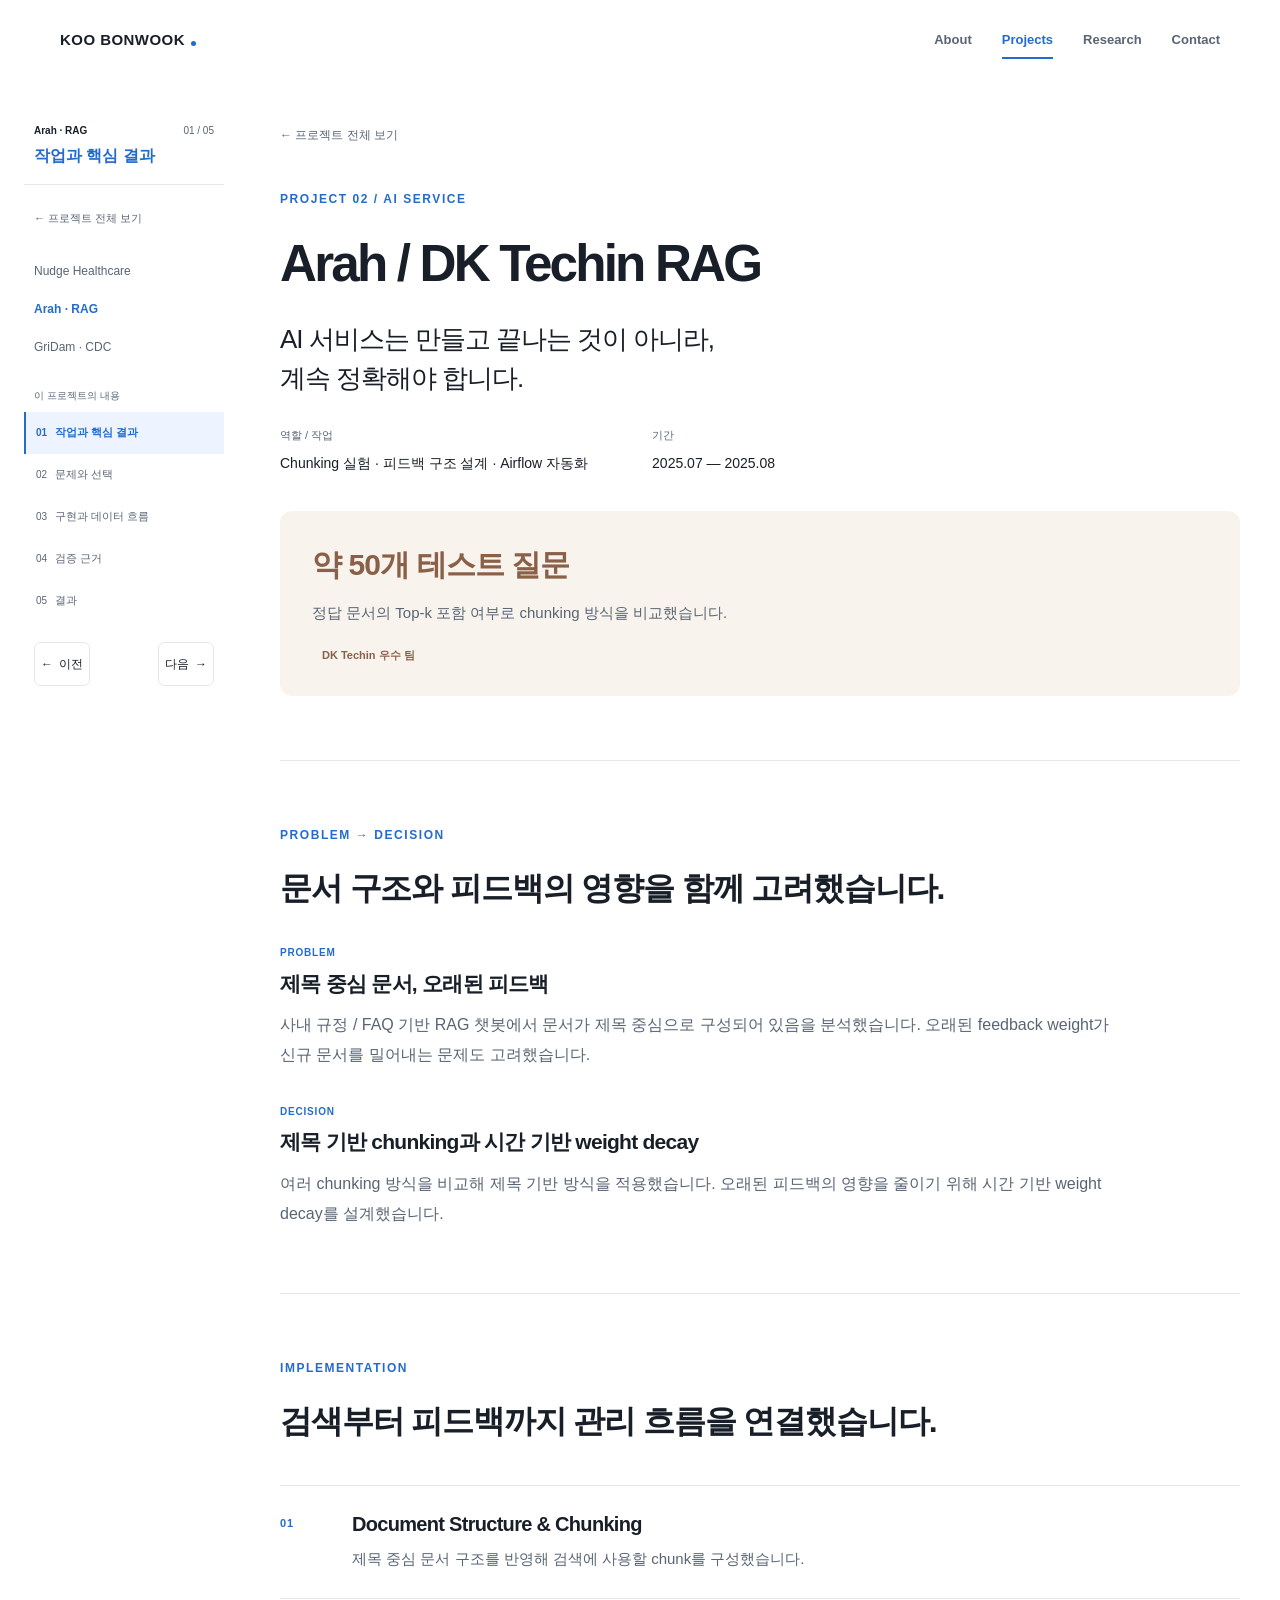
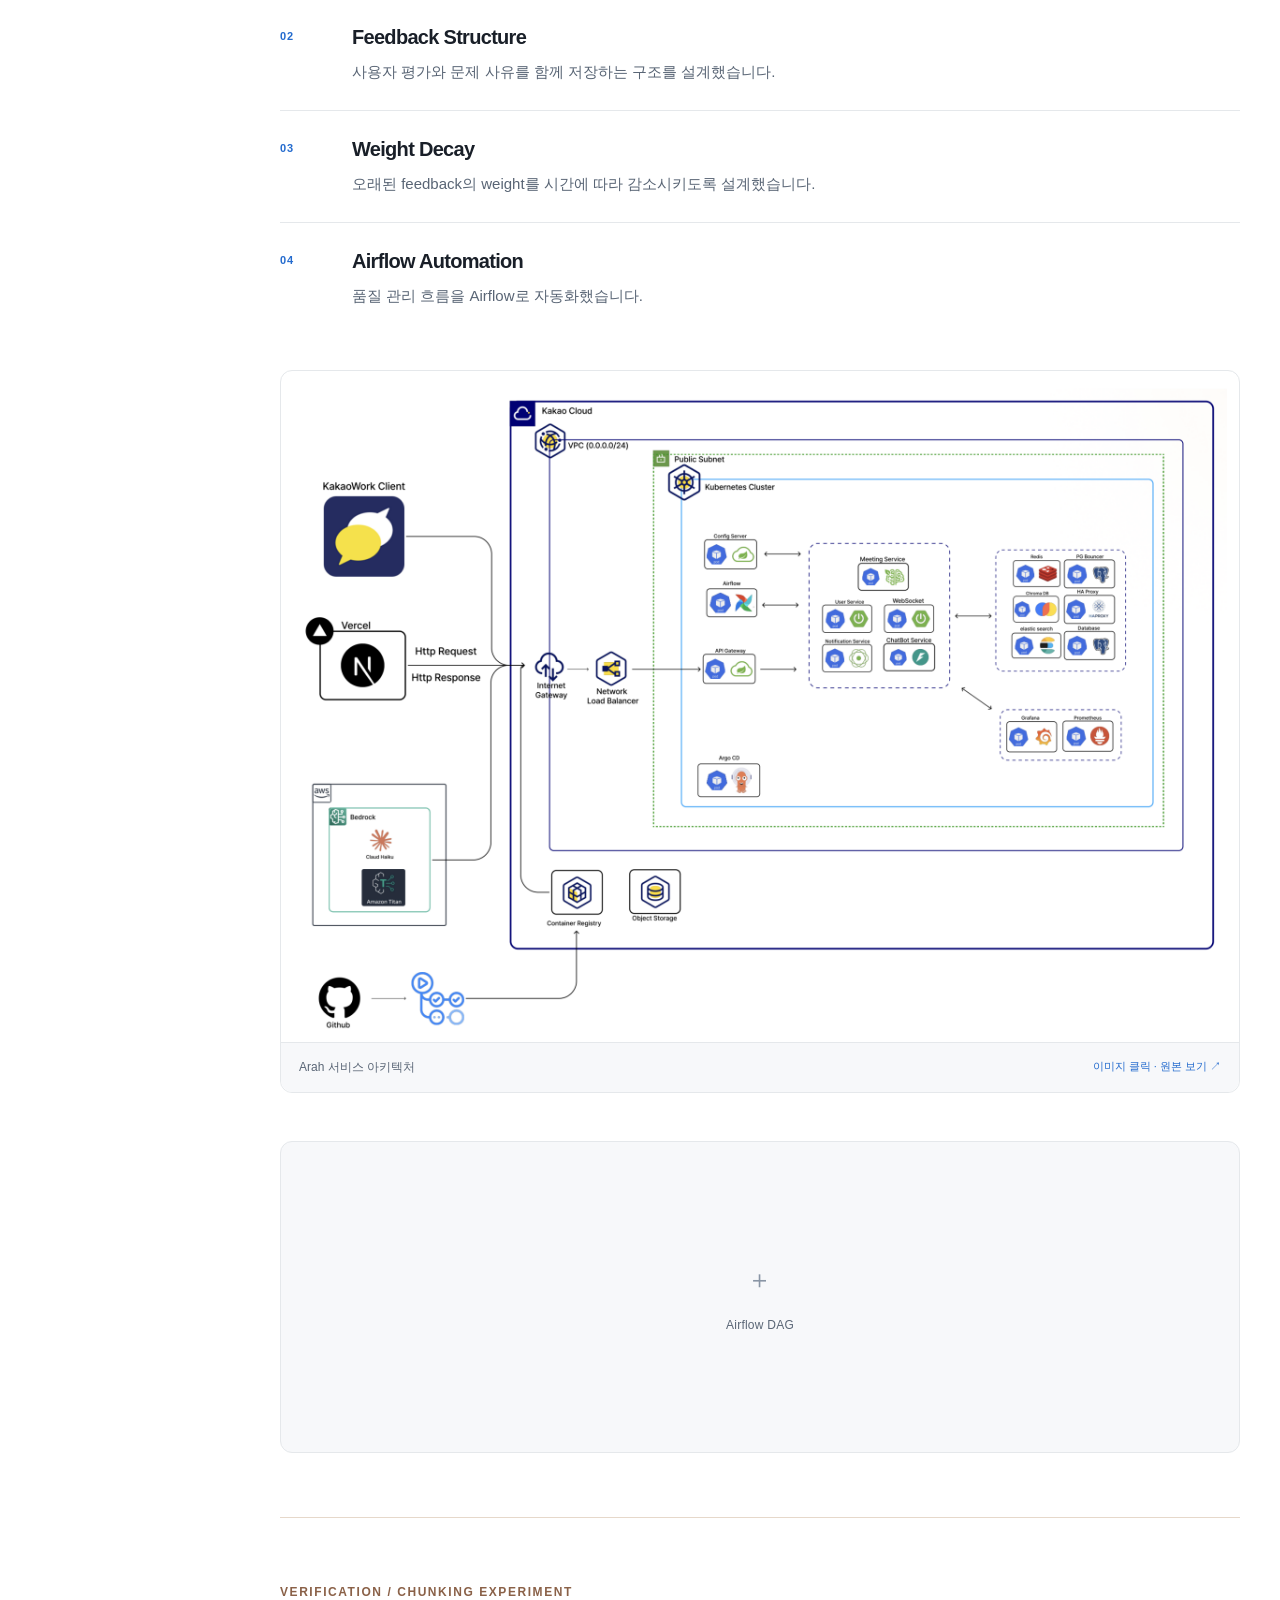
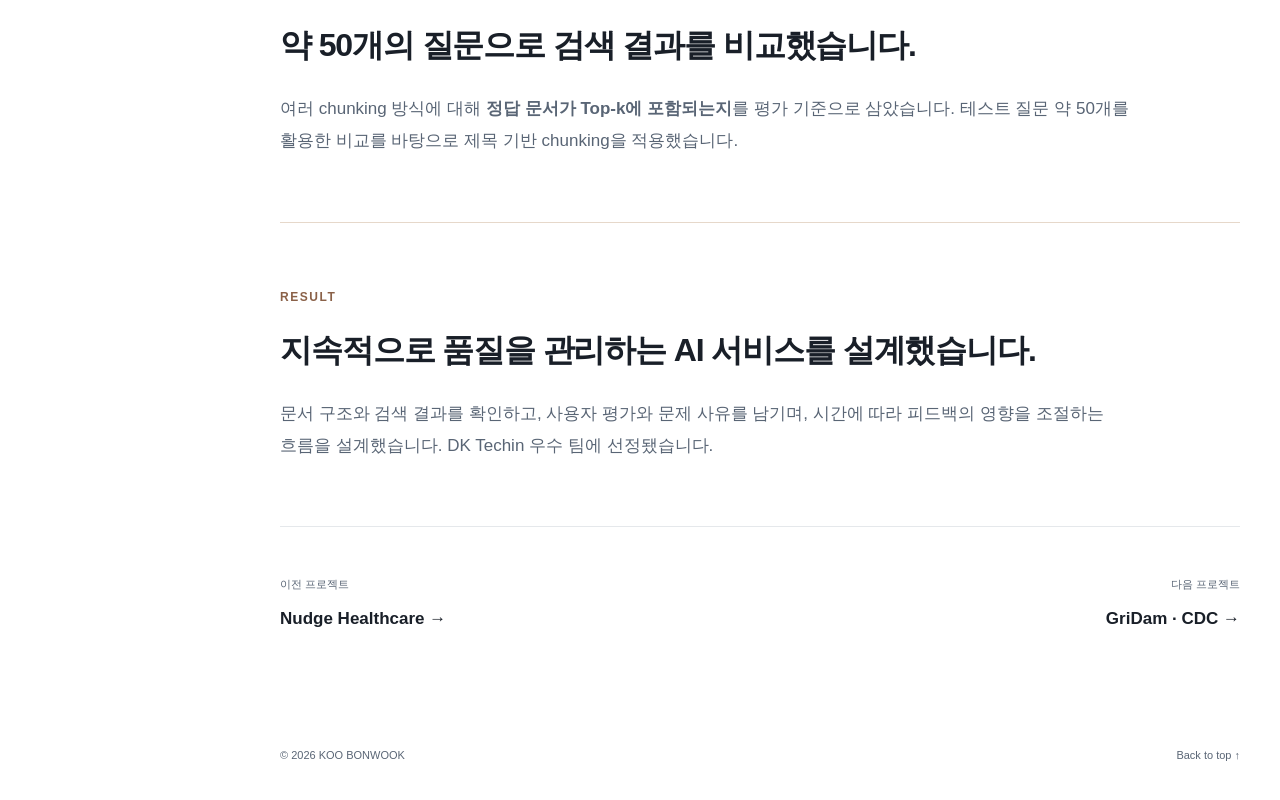
==== commit 8a25ac61: "7번째 배포" ====
--- a/projects/arah.html
+++ b/projects/arah.html
@@ -10,17 +10,17 @@
     <meta property="og:title" content="Arah / DK Techin RAG | KOO BONWOOK">
     <meta property="og:description" content="약 50개 질문을 통한 chunking 비교, 피드백과 weight decay, Airflow 자동화로 RAG 서비스 품질을 관리한 경험입니다.">
     <meta property="og:locale" content="ko_KR">
-    <link rel="stylesheet" href="../css/style.css?v=5efca0893549">
+    <link rel="stylesheet" href="../css/style.css?v=979479953be4">
     <script src="../js/main.js?v=7a9b4fb13cc6" defer></script>
   </head>
   <body class="project-page">
     <a class="skip-link" href="#main">본문으로 바로 가기</a>
     <header class="site-header">
       <div class="header-inner">
-        <a class="wordmark" href="../index.html?v=7b608f41394e#home" aria-label="KOO BONWOOK 홈">KOO BONWOOK<span class="brand-dot" aria-hidden="true"></span></a>
+        <a class="wordmark" href="../index.html?v=7ae9fc107358#home" aria-label="KOO BONWOOK 홈">KOO BONWOOK<span class="brand-dot" aria-hidden="true"></span></a>
         <button class="menu-toggle" type="button" aria-expanded="false" aria-controls="navigation" aria-label="메뉴 열기"><span></span><span></span></button>
         <nav id="navigation" aria-label="주 메뉴">
-          <a href="../index.html?v=7b608f41394e#about">About</a><a href="../index.html?v=7b608f41394e#work" aria-current="location">Projects</a><a href="../index.html?v=7b608f41394e#research">Research</a><a href="../index.html?v=7b608f41394e#contact">Contact</a>
+          <a href="../index.html?v=7ae9fc107358#about">About</a><a href="../index.html?v=7ae9fc107358#work" aria-current="location">Projects</a><a href="../index.html?v=7ae9fc107358#research">Research</a><a href="../index.html?v=7ae9fc107358#contact">Contact</a>
         </nav>
       </div>
     </header>
@@ -29,16 +29,16 @@
         <span class="reading-caption">Arah · RAG</span><span class="reading-count">01 / 05</span><strong class="reading-title">작업과 핵심 결과</strong>
       </div>
       <nav class="toc-navigation" aria-label="프로젝트와 본문 목차">
-        <a class="back-to-work" href="../index.html?v=7b608f41394e#work">← 프로젝트 전체 보기</a>
+        <a class="back-to-work" href="../index.html?v=7ae9fc107358#work">← 프로젝트 전체 보기</a>
         <ul class="project-navigation">
           <li>
-            <a href="nudge.html?v=7b608f41394e">Nudge Healthcare</a>
+            <a href="nudge.html?v=7ae9fc107358">Nudge Healthcare</a>
           </li>
           <li>
-            <a href="arah.html?v=7b608f41394e" aria-current="page">Arah · RAG</a>
+            <a href="arah.html?v=7ae9fc107358" aria-current="page">Arah · RAG</a>
           </li>
           <li>
-            <a href="gridam.html?v=7b608f41394e">GriDam · CDC</a>
+            <a href="gridam.html?v=7ae9fc107358">GriDam · CDC</a>
           </li>
         </ul>
         <p class="toc-caption">이 프로젝트의 내용</p>
@@ -71,10 +71,10 @@
             <option value="#result">05 / 결과</option>
           </optgroup>
           <optgroup label="프로젝트 이동">
-            <option value="nudge.html?v=7b608f41394e">Nudge Healthcare</option>
-            <option value="gridam.html?v=7b608f41394e">GriDam · CDC</option>
+            <option value="nudge.html?v=7ae9fc107358">Nudge Healthcare</option>
+            <option value="gridam.html?v=7ae9fc107358">GriDam · CDC</option>
           </optgroup>
-          <option value="../index.html?v=7b608f41394e#work">프로젝트 전체 보기</option>
+          <option value="../index.html?v=7ae9fc107358#work">프로젝트 전체 보기</option>
         </select>
         <div class="reading-pagination">
           <a class="reading-previous" href="#overview" aria-disabled="true" tabindex="-1" aria-label="이전 항목 없음">← <span>이전</span></a><a class="reading-next" href="#context" aria-label="다음: 문제와 선택"><span>다음</span> →</a>
@@ -84,7 +84,7 @@
     <main id="main">
       <div class="container detail-container">
         <section class="project-overview" id="overview" aria-labelledby="overview-title">
-          <a class="back-to-work" href="../index.html?v=7b608f41394e#work">← 프로젝트 전체 보기</a><p class="eyebrow">PROJECT 02 / AI SERVICE</p><h1 id="overview-title">Arah / DK Techin RAG</h1><p class="project-statement">AI 서비스는 만들고 끝나는 것이 아니라,<br>계속 정확해야 합니다.</p>
+          <a class="back-to-work" href="../index.html?v=7ae9fc107358#work">← 프로젝트 전체 보기</a><p class="eyebrow">PROJECT 02 / AI SERVICE</p><h1 id="overview-title">Arah / DK Techin RAG</h1><p class="project-statement">AI 서비스는 만들고 끝나는 것이 아니라,<br>계속 정확해야 합니다.</p>
           <dl class="project-facts">
             <div>
               <dt>역할 / 작업</dt><dd>Chunking 실험 · 피드백 구조 설계 · Airflow 자동화</dd>
@@ -134,11 +134,11 @@
               </div>
             </li>
           </ol>
-          <!-- Replace the div with an img.project-image; use the actual image dimensions and descriptive alt text. -->
-          <figure class="visual-placeholder">
-            <div class="image-placeholder" role="img" aria-label="Arah RAG 아키텍처 이미지 준비 영역">
-              <span class="placeholder-symbol" aria-hidden="true">＋</span>Architecture image
-            </div>
+          <figure class="project-figure">
+            <a class="project-image-link" href="../assets/images/arah/architecture.png" target="_blank" rel="noopener" aria-label="Arah 서비스 아키텍처 원본 보기 (새 탭)">
+              <img class="project-image" src="../assets/images/arah/architecture.png" alt="KakaoWork와 웹 클라이언트, Kakao Cloud Kubernetes의 챗봇 서비스 및 Airflow, 데이터 저장소와 AWS Bedrock을 연결한 Arah 서비스 아키텍처" width="1996" height="1382" loading="lazy" decoding="async">
+            </a>
+            <figcaption><span>Arah 서비스 아키텍처</span><span class="image-hint">이미지 클릭 · 원본 보기 ↗</span></figcaption>
           </figure>
           <!-- Replace the div with an img.project-image; use the actual image dimensions and descriptive alt text. -->
           <figure class="visual-placeholder">
@@ -154,7 +154,7 @@
           <p class="eyebrow">RESULT</p><h2 id="result-title">지속적으로 품질을 관리하는 AI 서비스를 설계했습니다.</h2><p class="detail-copy">문서 구조와 검색 결과를 확인하고, 사용자 평가와 문제 사유를 남기며, 시간에 따라 피드백의 영향을 조절하는 흐름을 설계했습니다. DK Techin 우수 팀에 선정됐습니다.</p>
         </section>
         <nav class="project-pager" aria-label="프로젝트 이동">
-          <a href="nudge.html?v=7b608f41394e"><span>이전 프로젝트</span><strong>Nudge Healthcare →</strong></a><a href="gridam.html?v=7b608f41394e"><span>다음 프로젝트</span><strong>GriDam · CDC →</strong></a>
+          <a href="nudge.html?v=7ae9fc107358"><span>이전 프로젝트</span><strong>Nudge Healthcare →</strong></a><a href="gridam.html?v=7ae9fc107358"><span>다음 프로젝트</span><strong>GriDam · CDC →</strong></a>
         </nav>
       </div>
     </main>
--- a/css/style.css
+++ b/css/style.css
@@ -1260,3 +1260,34 @@
   letter-spacing: .06em;
   color: var(--color-text-secondary);
 }
+
+/* Keep diagrams uncropped and let readers open the original at full size. */
+.project-figure {
+  margin-top: 36px;
+  border: 1px solid var(--color-border);
+  border-radius: var(--radius);
+  background: var(--color-bg);
+}
+.project-image-link {
+  display: block;
+  padding: 12px;
+  border-radius: var(--radius) var(--radius) 0 0;
+  cursor: zoom-in;
+}
+.project-figure figcaption {
+  display: flex;
+  justify-content: space-between;
+  flex-wrap: wrap;
+  gap: 8px 20px;
+  padding: 14px 18px;
+  border-top: 1px solid var(--color-border);
+  border-radius: 0 0 var(--radius) var(--radius);
+  background: var(--color-bg-soft);
+  color: var(--color-text-secondary);
+  font-size: 12px;
+}
+.image-hint { color: var(--color-accent); font-size: 11px; }
+@media (max-width: 600px) {
+  .project-image-link { padding: 6px; }
+  .project-figure figcaption { padding: 12px 14px; }
+}
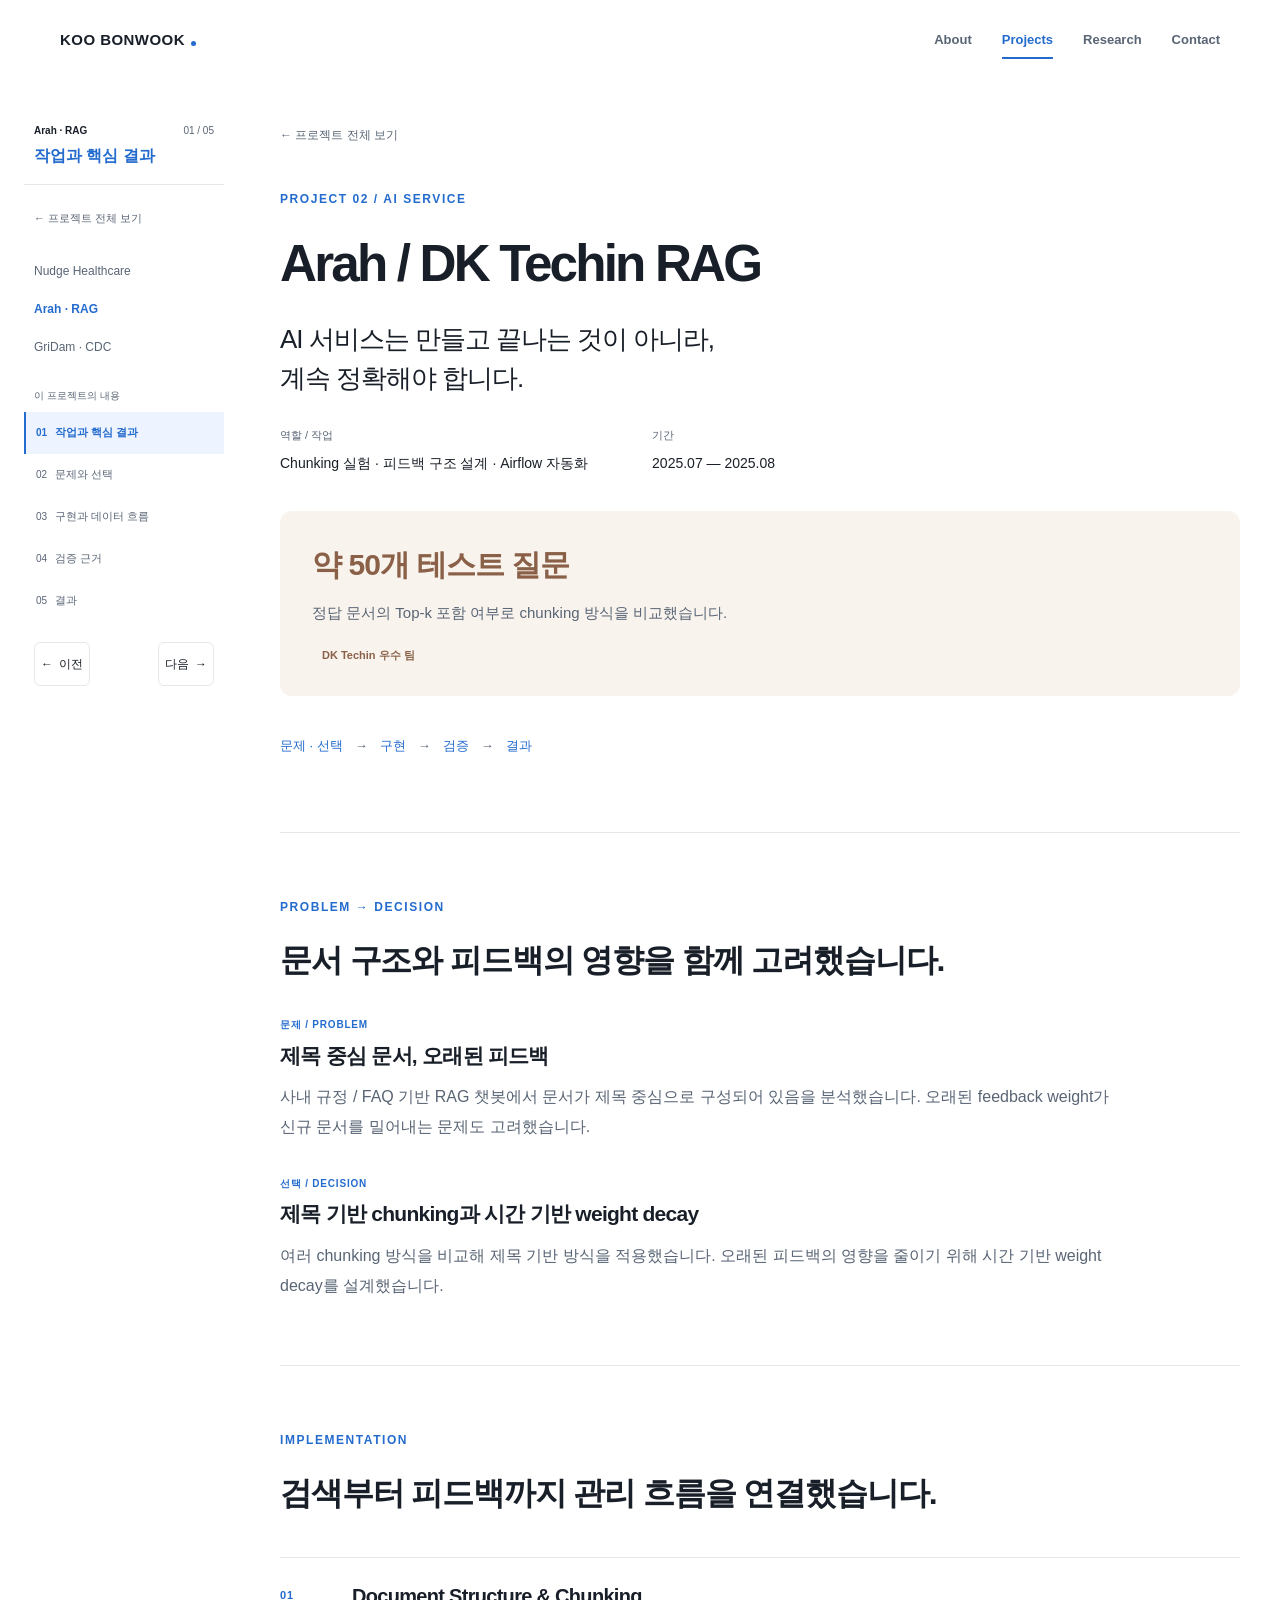
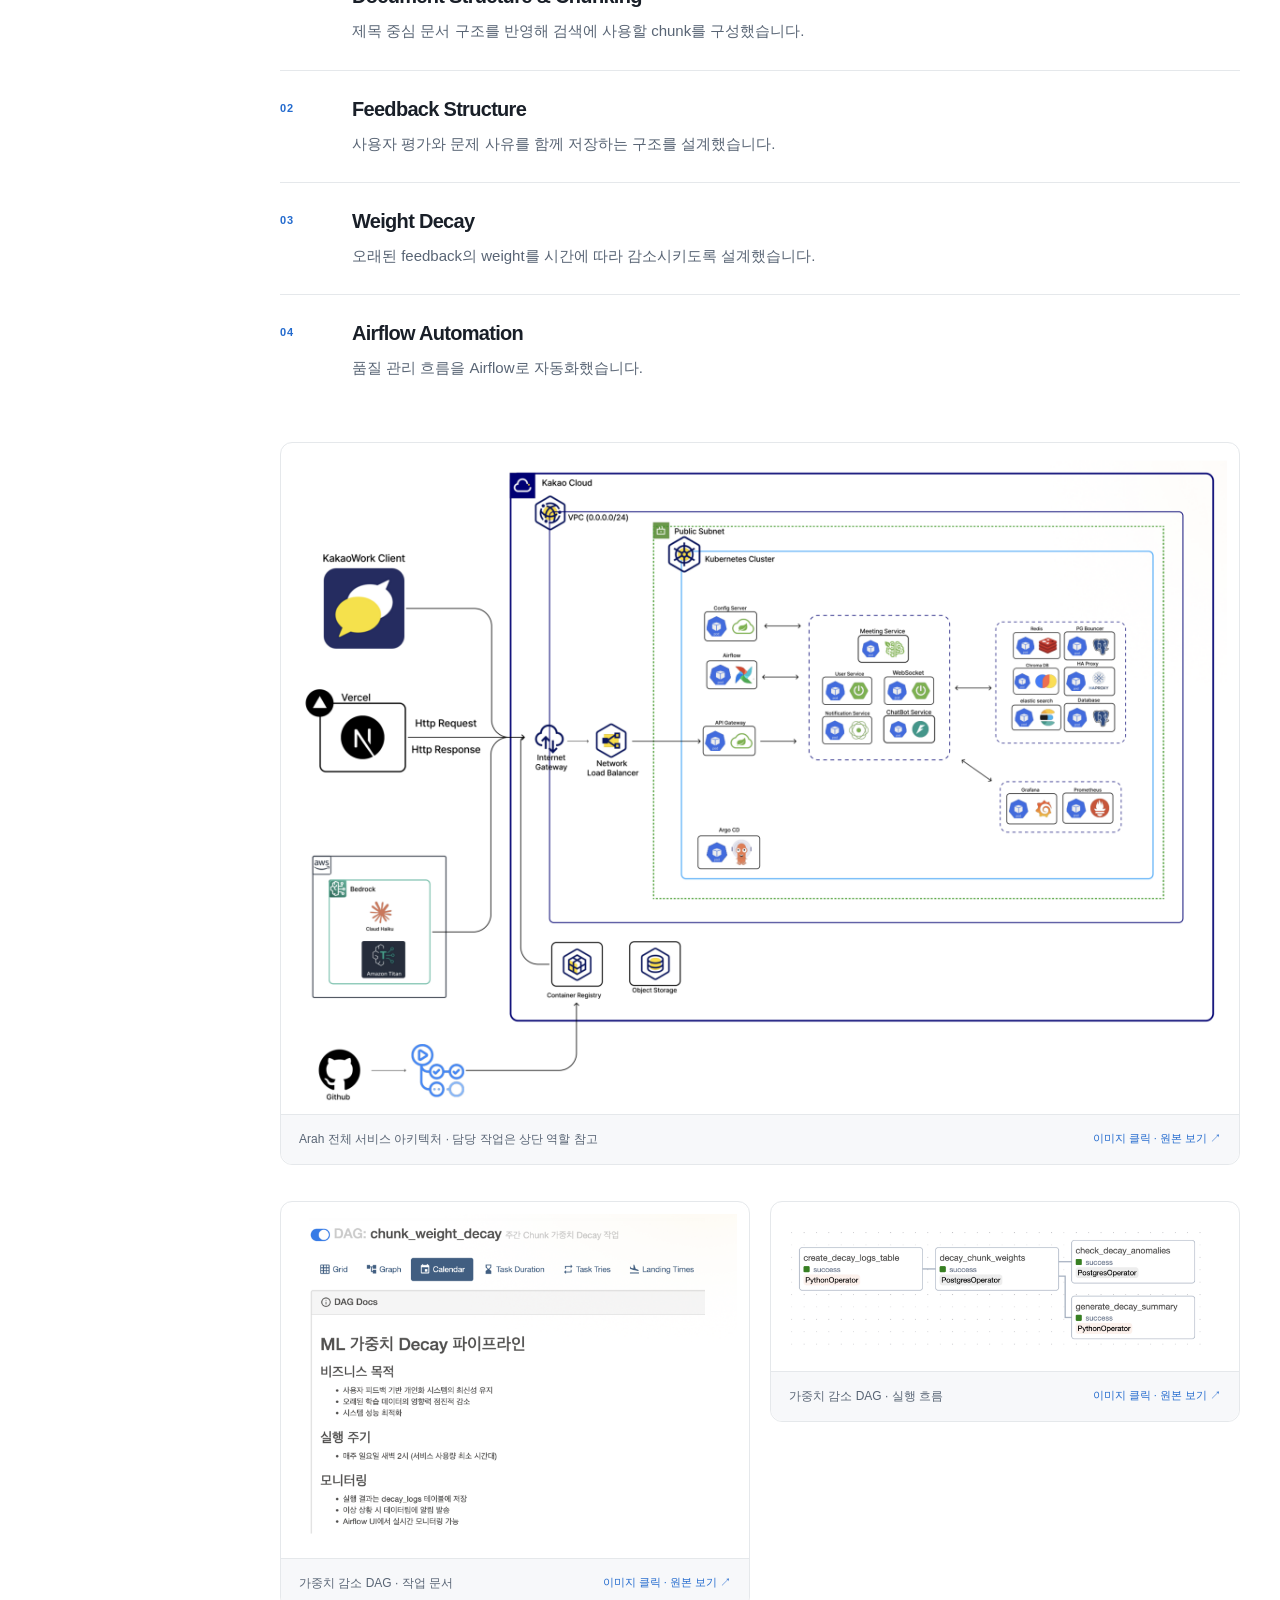
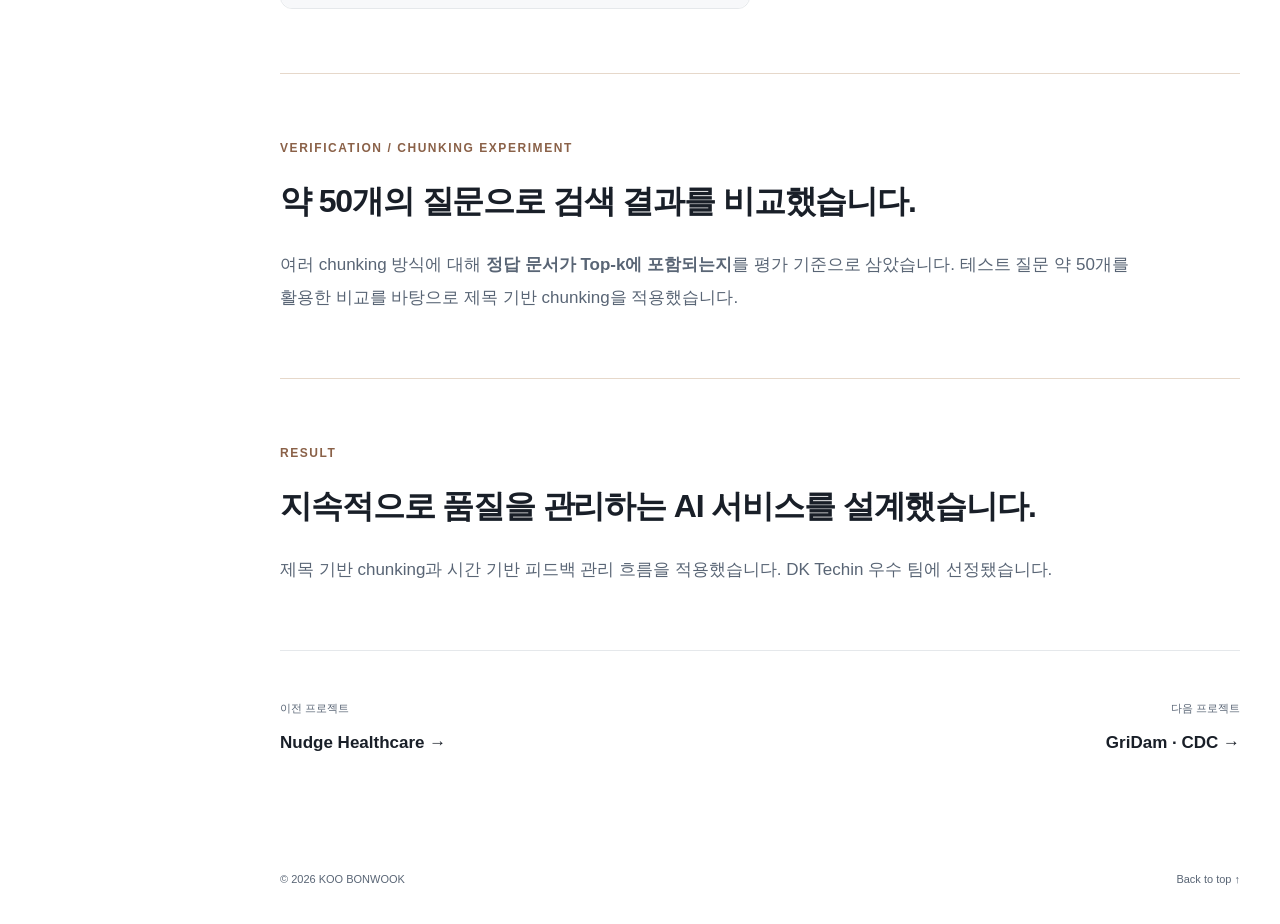
==== commit 8186418e: "8번째 배포" ====
--- a/projects/arah.html
+++ b/projects/arah.html
@@ -10,17 +10,17 @@
     <meta property="og:title" content="Arah / DK Techin RAG | KOO BONWOOK">
     <meta property="og:description" content="약 50개 질문을 통한 chunking 비교, 피드백과 weight decay, Airflow 자동화로 RAG 서비스 품질을 관리한 경험입니다.">
     <meta property="og:locale" content="ko_KR">
-    <link rel="stylesheet" href="../css/style.css?v=979479953be4">
+    <link rel="stylesheet" href="../css/style.css?v=ecc990266f93">
     <script src="../js/main.js?v=7a9b4fb13cc6" defer></script>
   </head>
   <body class="project-page">
     <a class="skip-link" href="#main">본문으로 바로 가기</a>
     <header class="site-header">
       <div class="header-inner">
-        <a class="wordmark" href="../index.html?v=7ae9fc107358#home" aria-label="KOO BONWOOK 홈">KOO BONWOOK<span class="brand-dot" aria-hidden="true"></span></a>
+        <a class="wordmark" href="../index.html?v=bdc6acb3c384#home" aria-label="KOO BONWOOK 홈">KOO BONWOOK<span class="brand-dot" aria-hidden="true"></span></a>
         <button class="menu-toggle" type="button" aria-expanded="false" aria-controls="navigation" aria-label="메뉴 열기"><span></span><span></span></button>
         <nav id="navigation" aria-label="주 메뉴">
-          <a href="../index.html?v=7ae9fc107358#about">About</a><a href="../index.html?v=7ae9fc107358#work" aria-current="location">Projects</a><a href="../index.html?v=7ae9fc107358#research">Research</a><a href="../index.html?v=7ae9fc107358#contact">Contact</a>
+          <a href="../index.html?v=bdc6acb3c384#about">About</a><a href="../index.html?v=bdc6acb3c384#work" aria-current="location">Projects</a><a href="../index.html?v=bdc6acb3c384#research">Research</a><a href="../index.html?v=bdc6acb3c384#contact">Contact</a>
         </nav>
       </div>
     </header>
@@ -29,16 +29,16 @@
         <span class="reading-caption">Arah · RAG</span><span class="reading-count">01 / 05</span><strong class="reading-title">작업과 핵심 결과</strong>
       </div>
       <nav class="toc-navigation" aria-label="프로젝트와 본문 목차">
-        <a class="back-to-work" href="../index.html?v=7ae9fc107358#work">← 프로젝트 전체 보기</a>
+        <a class="back-to-work" href="../index.html?v=bdc6acb3c384#work">← 프로젝트 전체 보기</a>
         <ul class="project-navigation">
           <li>
-            <a href="nudge.html?v=7ae9fc107358">Nudge Healthcare</a>
+            <a href="nudge.html?v=bdc6acb3c384">Nudge Healthcare</a>
           </li>
           <li>
-            <a href="arah.html?v=7ae9fc107358" aria-current="page">Arah · RAG</a>
+            <a href="arah.html?v=bdc6acb3c384" aria-current="page">Arah · RAG</a>
           </li>
           <li>
-            <a href="gridam.html?v=7ae9fc107358">GriDam · CDC</a>
+            <a href="gridam.html?v=bdc6acb3c384">GriDam · CDC</a>
           </li>
         </ul>
         <p class="toc-caption">이 프로젝트의 내용</p>
@@ -71,10 +71,10 @@
             <option value="#result">05 / 결과</option>
           </optgroup>
           <optgroup label="프로젝트 이동">
-            <option value="nudge.html?v=7ae9fc107358">Nudge Healthcare</option>
-            <option value="gridam.html?v=7ae9fc107358">GriDam · CDC</option>
+            <option value="nudge.html?v=bdc6acb3c384">Nudge Healthcare</option>
+            <option value="gridam.html?v=bdc6acb3c384">GriDam · CDC</option>
           </optgroup>
-          <option value="../index.html?v=7ae9fc107358#work">프로젝트 전체 보기</option>
+          <option value="../index.html?v=bdc6acb3c384#work">프로젝트 전체 보기</option>
         </select>
         <div class="reading-pagination">
           <a class="reading-previous" href="#overview" aria-disabled="true" tabindex="-1" aria-label="이전 항목 없음">← <span>이전</span></a><a class="reading-next" href="#context" aria-label="다음: 문제와 선택"><span>다음</span> →</a>
@@ -84,7 +84,7 @@
     <main id="main">
       <div class="container detail-container">
         <section class="project-overview" id="overview" aria-labelledby="overview-title">
-          <a class="back-to-work" href="../index.html?v=7ae9fc107358#work">← 프로젝트 전체 보기</a><p class="eyebrow">PROJECT 02 / AI SERVICE</p><h1 id="overview-title">Arah / DK Techin RAG</h1><p class="project-statement">AI 서비스는 만들고 끝나는 것이 아니라,<br>계속 정확해야 합니다.</p>
+          <a class="back-to-work" href="../index.html?v=bdc6acb3c384#work">← 프로젝트 전체 보기</a><p class="eyebrow">PROJECT 02 / AI SERVICE</p><h1 id="overview-title">Arah / DK Techin RAG</h1><p class="project-statement">AI 서비스는 만들고 끝나는 것이 아니라,<br>계속 정확해야 합니다.</p>
           <dl class="project-facts">
             <div>
               <dt>역할 / 작업</dt><dd>Chunking 실험 · 피드백 구조 설계 · Airflow 자동화</dd>
@@ -96,14 +96,15 @@
           <div class="outcome-summary">
             <strong>약 50개 테스트 질문</strong><p>정답 문서의 Top-k 포함 여부로 chunking 방식을 비교했습니다.</p><span class="badge">DK Techin 우수 팀</span>
           </div>
+          <nav class="case-outline" aria-label="프로젝트 핵심 흐름"><a href="#context">문제 · 선택</a><span aria-hidden="true">→</span><a href="#implementation">구현</a><span aria-hidden="true">→</span><a href="#verification">검증</a><span aria-hidden="true">→</span><a href="#result">결과</a></nav>
         </section>
         <section class="detail-section" id="context" aria-labelledby="context-title">
           <p class="eyebrow">PROBLEM → DECISION</p><h2 id="context-title">문서 구조와 피드백의 영향을 함께 고려했습니다.</h2>
           <div class="decision-part">
-            <p class="stage-label">PROBLEM</p><h3>제목 중심 문서, 오래된 피드백</h3><p>사내 규정 / FAQ 기반 RAG 챗봇에서 문서가 제목 중심으로 구성되어 있음을 분석했습니다. 오래된 feedback weight가 신규 문서를 밀어내는 문제도 고려했습니다.</p>
+            <p class="stage-label">문제 / PROBLEM</p><h3>제목 중심 문서, 오래된 피드백</h3><p>사내 규정 / FAQ 기반 RAG 챗봇에서 문서가 제목 중심으로 구성되어 있음을 분석했습니다. 오래된 feedback weight가 신규 문서를 밀어내는 문제도 고려했습니다.</p>
           </div>
           <div class="decision-part">
-            <p class="stage-label">DECISION</p><h3>제목 기반 chunking과 시간 기반 weight decay</h3><p>여러 chunking 방식을 비교해 제목 기반 방식을 적용했습니다. 오래된 피드백의 영향을 줄이기 위해 시간 기반 weight decay를 설계했습니다.</p>
+            <p class="stage-label">선택 / DECISION</p><h3>제목 기반 chunking과 시간 기반 weight decay</h3><p>여러 chunking 방식을 비교해 제목 기반 방식을 적용했습니다. 오래된 피드백의 영향을 줄이기 위해 시간 기반 weight decay를 설계했습니다.</p>
           </div>
         </section>
         <section class="detail-section" id="implementation" aria-labelledby="implementation-title">
@@ -138,23 +139,31 @@
             <a class="project-image-link" href="../assets/images/arah/architecture.png" target="_blank" rel="noopener" aria-label="Arah 서비스 아키텍처 원본 보기 (새 탭)">
               <img class="project-image" src="../assets/images/arah/architecture.png" alt="KakaoWork와 웹 클라이언트, Kakao Cloud Kubernetes의 챗봇 서비스 및 Airflow, 데이터 저장소와 AWS Bedrock을 연결한 Arah 서비스 아키텍처" width="1996" height="1382" loading="lazy" decoding="async">
             </a>
-            <figcaption><span>Arah 서비스 아키텍처</span><span class="image-hint">이미지 클릭 · 원본 보기 ↗</span></figcaption>
+            <figcaption><span>Arah 전체 서비스 아키텍처 · 담당 작업은 상단 역할 참고</span><span class="image-hint">이미지 클릭 · 원본 보기 ↗</span></figcaption>
           </figure>
-          <!-- Replace the div with an img.project-image; use the actual image dimensions and descriptive alt text. -->
-          <figure class="visual-placeholder">
-            <div class="image-placeholder" role="img" aria-label="Arah Airflow DAG 이미지 준비 영역">
-              <span class="placeholder-symbol" aria-hidden="true">＋</span>Airflow DAG
-            </div>
-          </figure>
+          <div class="dag-gallery" aria-label="Arah Airflow DAG 문서와 실행 흐름">
+            <figure class="project-figure">
+              <a class="project-image-link" href="../assets/images/arah/Arah_DAG1.png" target="_blank" rel="noopener" aria-label="Arah 가중치 감소 DAG 문서 원본 보기 (새 탭)">
+                <img class="project-image" src="../assets/images/arah/Arah_DAG1.png" alt="chunk_weight_decay DAG의 목적, 실행 주기와 모니터링을 설명하는 Airflow 문서 화면" width="1384" height="1036" loading="lazy" decoding="async">
+              </a>
+              <figcaption><span>가중치 감소 DAG · 작업 문서</span><span class="image-hint">이미지 클릭 · 원본 보기 ↗</span></figcaption>
+            </figure>
+            <figure class="project-figure">
+              <a class="project-image-link" href="../assets/images/arah/Arah_DAG2.png" target="_blank" rel="noopener" aria-label="Arah 가중치 감소 DAG 실행 흐름 원본 보기 (새 탭)">
+                <img class="project-image" src="../assets/images/arah/Arah_DAG2.png" alt="로그 테이블 생성, chunk 가중치 감소, 이상 확인과 요약 생성으로 이어지는 Airflow DAG 실행 그래프" width="1648" height="538" loading="lazy" decoding="async">
+              </a>
+              <figcaption><span>가중치 감소 DAG · 실행 흐름</span><span class="image-hint">이미지 클릭 · 원본 보기 ↗</span></figcaption>
+            </figure>
+          </div>
         </section>
         <section class="detail-section evidence-section" id="verification" aria-labelledby="verification-title">
           <p class="eyebrow">VERIFICATION / CHUNKING EXPERIMENT</p><h2 id="verification-title">약 50개의 질문으로 검색 결과를 비교했습니다.</h2><p class="detail-copy">여러 chunking 방식에 대해 <strong>정답 문서가 Top-k에 포함되는지</strong>를 평가 기준으로 삼았습니다. 테스트 질문 약 50개를 활용한 비교를 바탕으로 제목 기반 chunking을 적용했습니다.</p>
         </section>
         <section class="detail-section evidence-section" id="result" aria-labelledby="result-title">
-          <p class="eyebrow">RESULT</p><h2 id="result-title">지속적으로 품질을 관리하는 AI 서비스를 설계했습니다.</h2><p class="detail-copy">문서 구조와 검색 결과를 확인하고, 사용자 평가와 문제 사유를 남기며, 시간에 따라 피드백의 영향을 조절하는 흐름을 설계했습니다. DK Techin 우수 팀에 선정됐습니다.</p>
+          <p class="eyebrow">RESULT</p><h2 id="result-title">지속적으로 품질을 관리하는 AI 서비스를 설계했습니다.</h2><p class="detail-copy">제목 기반 chunking과 시간 기반 피드백 관리 흐름을 적용했습니다. DK Techin 우수 팀에 선정됐습니다.</p>
         </section>
         <nav class="project-pager" aria-label="프로젝트 이동">
-          <a href="nudge.html?v=7ae9fc107358"><span>이전 프로젝트</span><strong>Nudge Healthcare →</strong></a><a href="gridam.html?v=7ae9fc107358"><span>다음 프로젝트</span><strong>GriDam · CDC →</strong></a>
+          <a href="nudge.html?v=bdc6acb3c384"><span>이전 프로젝트</span><strong>Nudge Healthcare →</strong></a><a href="gridam.html?v=bdc6acb3c384"><span>다음 프로젝트</span><strong>GriDam · CDC →</strong></a>
         </nav>
       </div>
     </main>
--- a/css/style.css
+++ b/css/style.css
@@ -1291,3 +1291,26 @@
   .project-image-link { padding: 6px; }
   .project-figure figcaption { padding: 12px 14px; }
 }
+
+/* Recruiter scan: role first, one lead experience, compact section links. */
+.home-page .hero .eyebrow { font-size: 17px; font-weight: 700; letter-spacing: -.02em; }
+.hero-experience { display: block; margin-bottom: 8px; }
+.work-featured .work-identity h3 { font-size: 30px; }
+.work-featured .work-evidence strong { display: block; font-size: clamp(24px, 2.5vw, 32px); letter-spacing: -.04em; }
+.work-featured .work-evidence > span { display: block; margin-top: 6px; }
+.case-outline { display: flex; flex-wrap: wrap; align-items: center; gap: 8px 12px; margin-top: 28px; font-size: 13px; }
+.case-outline a { display: inline-flex; align-items: center; min-height: 44px; color: var(--color-accent); }
+.case-outline a:hover { text-decoration: underline; text-underline-offset: 4px; }
+.case-outline > span { color: var(--color-text-secondary); }
+.dag-gallery { display: grid; grid-template-columns: repeat(2, minmax(0, 1fr)); align-items: start; gap: 20px; margin-top: 36px; }
+.dag-gallery .project-figure { margin: 0; min-width: 0; }
+@media (max-width: 600px) {
+  .dag-gallery { grid-template-columns: 1fr; }
+}
+@media (max-width: 600px) {
+  .home-page .hero { min-height: auto; padding-bottom: 24px; }
+  .home-page .hero .eyebrow { font-size: 15px; }
+  .home-page .hero-specialties { font-size: 12px; margin-top: 20px; }
+  .home-page .hero-actions { gap: 8px; }
+  .work-featured .work-identity h3 { font-size: 27px; }
+}
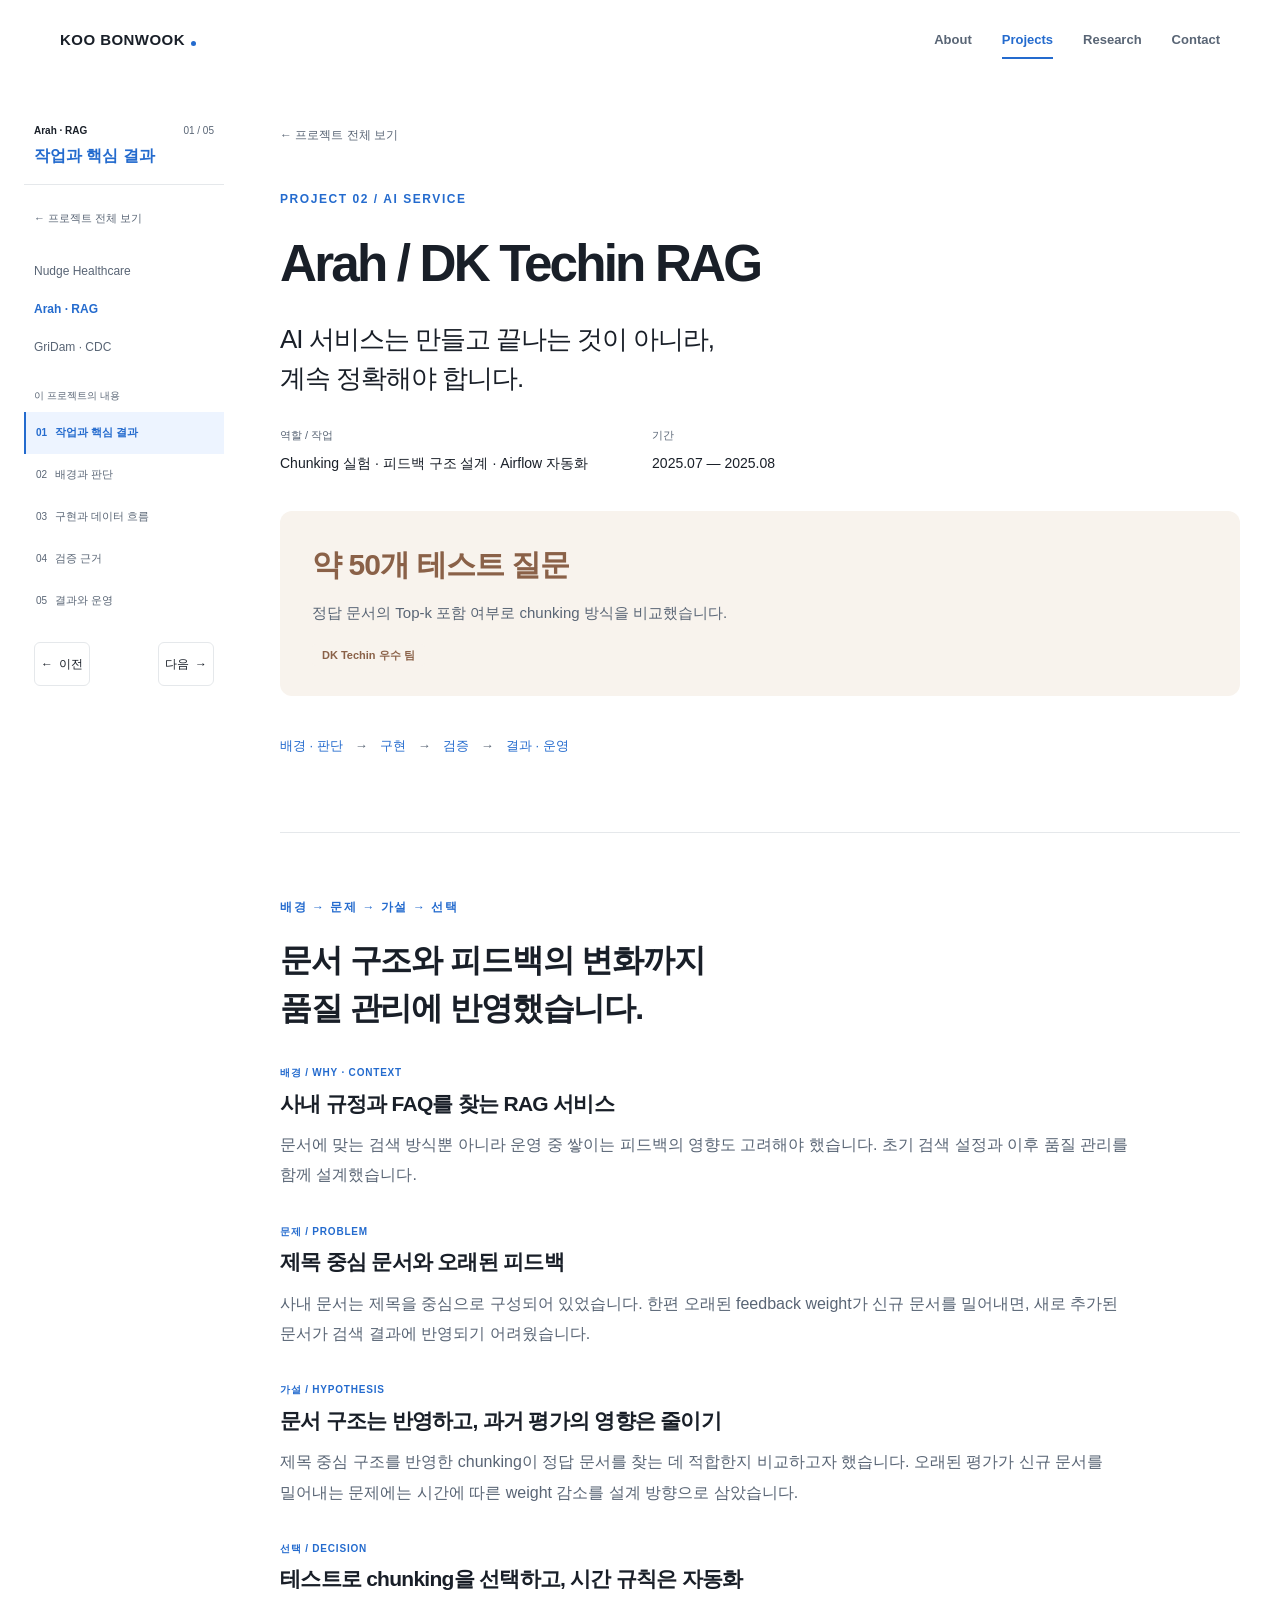
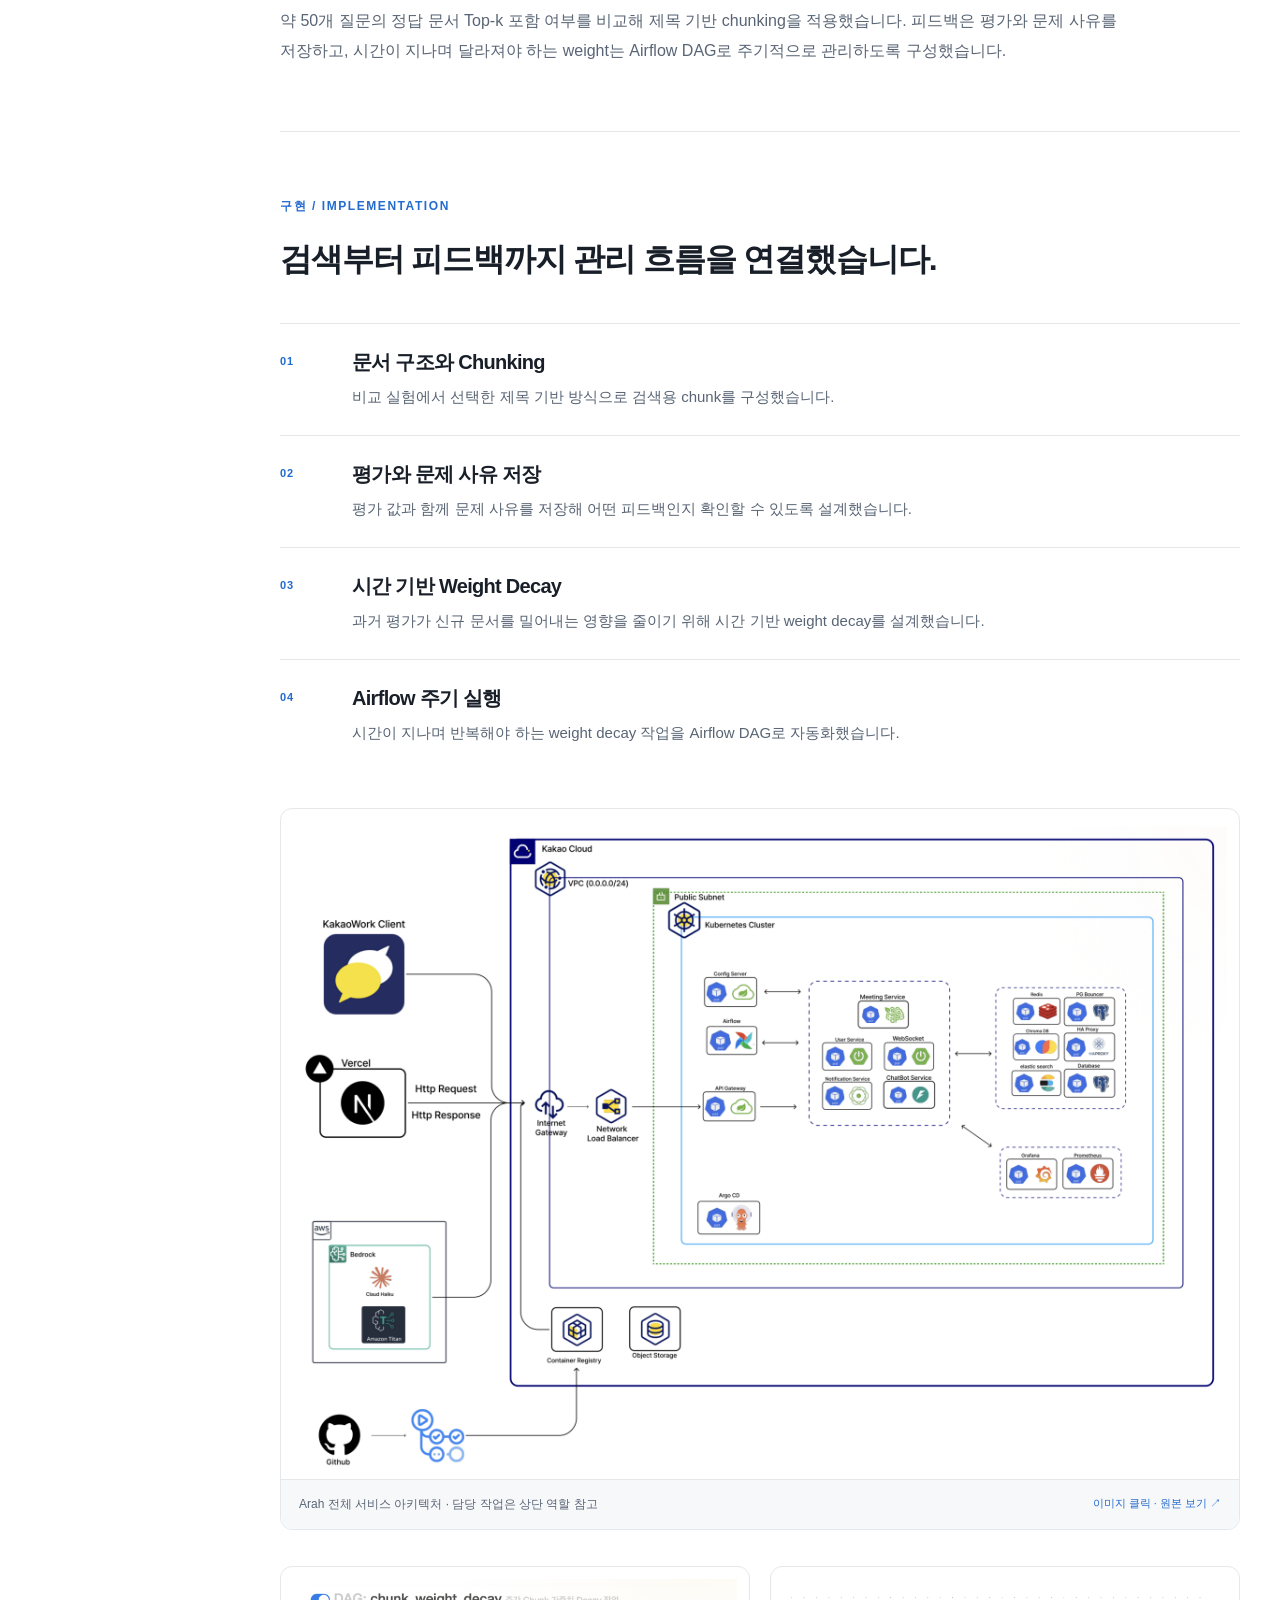
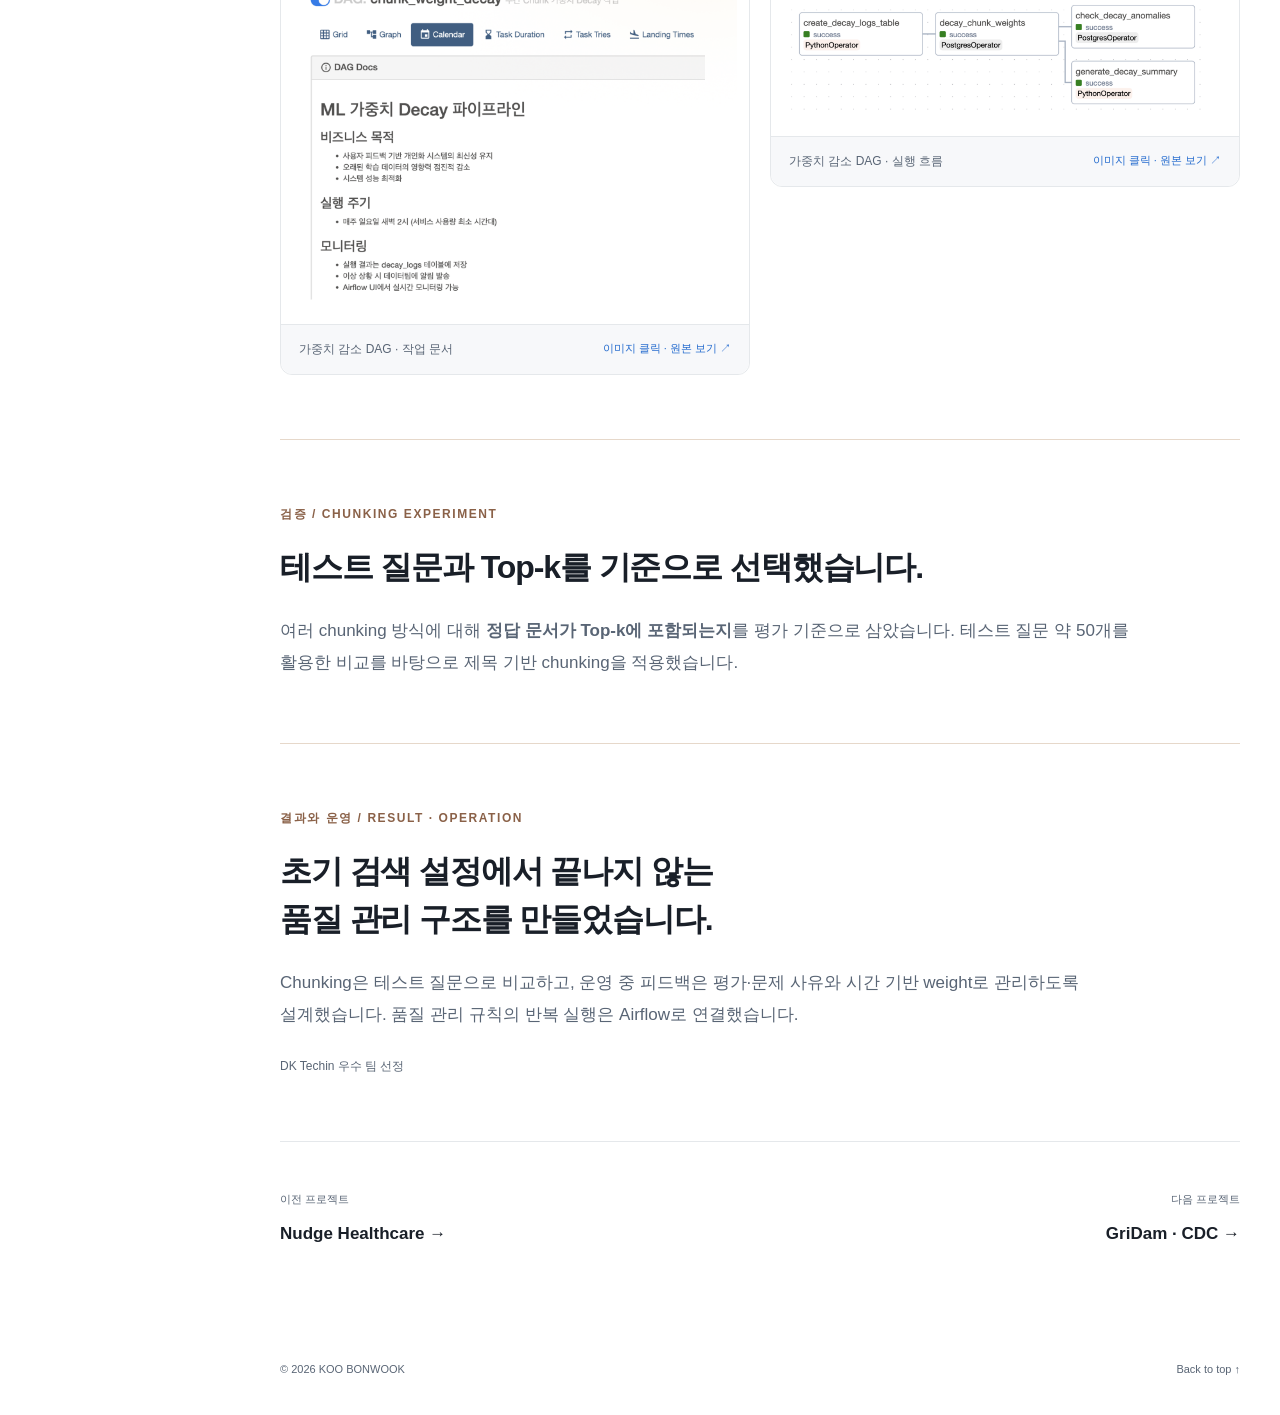
==== commit 44037bd7: "10번째 배포" ====
--- a/projects/arah.html
+++ b/projects/arah.html
@@ -10,17 +10,17 @@
     <meta property="og:title" content="Arah / DK Techin RAG | KOO BONWOOK">
     <meta property="og:description" content="약 50개 질문을 통한 chunking 비교, 피드백과 weight decay, Airflow 자동화로 RAG 서비스 품질을 관리한 경험입니다.">
     <meta property="og:locale" content="ko_KR">
-    <link rel="stylesheet" href="../css/style.css?v=ecc990266f93">
+    <link rel="stylesheet" href="../css/style.css?v=4fb897b5e340">
     <script src="../js/main.js?v=7a9b4fb13cc6" defer></script>
   </head>
   <body class="project-page">
     <a class="skip-link" href="#main">본문으로 바로 가기</a>
     <header class="site-header">
       <div class="header-inner">
-        <a class="wordmark" href="../index.html?v=bdc6acb3c384#home" aria-label="KOO BONWOOK 홈">KOO BONWOOK<span class="brand-dot" aria-hidden="true"></span></a>
+        <a class="wordmark" href="../index.html?v=702f264b2e6f#home" aria-label="KOO BONWOOK 홈">KOO BONWOOK<span class="brand-dot" aria-hidden="true"></span></a>
         <button class="menu-toggle" type="button" aria-expanded="false" aria-controls="navigation" aria-label="메뉴 열기"><span></span><span></span></button>
         <nav id="navigation" aria-label="주 메뉴">
-          <a href="../index.html?v=bdc6acb3c384#about">About</a><a href="../index.html?v=bdc6acb3c384#work" aria-current="location">Projects</a><a href="../index.html?v=bdc6acb3c384#research">Research</a><a href="../index.html?v=bdc6acb3c384#contact">Contact</a>
+          <a href="../index.html?v=702f264b2e6f#about">About</a><a href="../index.html?v=702f264b2e6f#work" aria-current="location">Projects</a><a href="../index.html?v=702f264b2e6f#research">Research</a><a href="../index.html?v=702f264b2e6f#contact">Contact</a>
         </nav>
       </div>
     </header>
@@ -29,16 +29,16 @@
         <span class="reading-caption">Arah · RAG</span><span class="reading-count">01 / 05</span><strong class="reading-title">작업과 핵심 결과</strong>
       </div>
       <nav class="toc-navigation" aria-label="프로젝트와 본문 목차">
-        <a class="back-to-work" href="../index.html?v=bdc6acb3c384#work">← 프로젝트 전체 보기</a>
+        <a class="back-to-work" href="../index.html?v=702f264b2e6f#work">← 프로젝트 전체 보기</a>
         <ul class="project-navigation">
           <li>
-            <a href="nudge.html?v=bdc6acb3c384">Nudge Healthcare</a>
+            <a href="nudge.html?v=702f264b2e6f">Nudge Healthcare</a>
           </li>
           <li>
-            <a href="arah.html?v=bdc6acb3c384" aria-current="page">Arah · RAG</a>
+            <a href="arah.html?v=702f264b2e6f" aria-current="page">Arah · RAG</a>
           </li>
           <li>
-            <a href="gridam.html?v=bdc6acb3c384">GriDam · CDC</a>
+            <a href="gridam.html?v=702f264b2e6f">GriDam · CDC</a>
           </li>
         </ul>
         <p class="toc-caption">이 프로젝트의 내용</p>
@@ -47,7 +47,7 @@
             <a href="#overview" data-section data-label="작업과 핵심 결과" data-nav=""><span>01</span>작업과 핵심 결과</a>
           </li>
           <li>
-            <a href="#context" data-section data-label="문제와 선택" data-nav=""><span>02</span>문제와 선택</a>
+            <a href="#context" data-section data-label="배경과 판단" data-nav=""><span>02</span>배경과 판단</a>
           </li>
           <li>
             <a href="#implementation" data-section data-label="구현과 데이터 흐름" data-nav=""><span>03</span>구현과 데이터 흐름</a>
@@ -56,7 +56,7 @@
             <a href="#verification" data-section data-label="검증 근거" data-nav=""><span>04</span>검증 근거</a>
           </li>
           <li>
-            <a href="#result" data-section data-label="결과" data-nav=""><span>05</span>결과</a>
+            <a href="#result" data-section data-label="결과와 운영" data-nav=""><span>05</span>결과와 운영</a>
           </li>
         </ol>
       </nav>
@@ -65,26 +65,26 @@
         <select id="section-select">
           <optgroup label="현재 페이지">
             <option value="#overview">01 / 작업과 핵심 결과</option>
-            <option value="#context">02 / 문제와 선택</option>
+            <option value="#context">02 / 배경과 판단</option>
             <option value="#implementation">03 / 구현과 데이터 흐름</option>
             <option value="#verification">04 / 검증 근거</option>
-            <option value="#result">05 / 결과</option>
+            <option value="#result">05 / 결과와 운영</option>
           </optgroup>
           <optgroup label="프로젝트 이동">
-            <option value="nudge.html?v=bdc6acb3c384">Nudge Healthcare</option>
-            <option value="gridam.html?v=bdc6acb3c384">GriDam · CDC</option>
+            <option value="nudge.html?v=702f264b2e6f">Nudge Healthcare</option>
+            <option value="gridam.html?v=702f264b2e6f">GriDam · CDC</option>
           </optgroup>
-          <option value="../index.html?v=bdc6acb3c384#work">프로젝트 전체 보기</option>
+          <option value="../index.html?v=702f264b2e6f#work">프로젝트 전체 보기</option>
         </select>
         <div class="reading-pagination">
-          <a class="reading-previous" href="#overview" aria-disabled="true" tabindex="-1" aria-label="이전 항목 없음">← <span>이전</span></a><a class="reading-next" href="#context" aria-label="다음: 문제와 선택"><span>다음</span> →</a>
+          <a class="reading-previous" href="#overview" aria-disabled="true" tabindex="-1" aria-label="이전 항목 없음">← <span>이전</span></a><a class="reading-next" href="#context" aria-label="다음: 배경과 판단"><span>다음</span> →</a>
         </div>
       </div>
     </aside>
     <main id="main">
       <div class="container detail-container">
         <section class="project-overview" id="overview" aria-labelledby="overview-title">
-          <a class="back-to-work" href="../index.html?v=bdc6acb3c384#work">← 프로젝트 전체 보기</a><p class="eyebrow">PROJECT 02 / AI SERVICE</p><h1 id="overview-title">Arah / DK Techin RAG</h1><p class="project-statement">AI 서비스는 만들고 끝나는 것이 아니라,<br>계속 정확해야 합니다.</p>
+          <a class="back-to-work" href="../index.html?v=702f264b2e6f#work">← 프로젝트 전체 보기</a><p class="eyebrow">PROJECT 02 / AI SERVICE</p><h1 id="overview-title">Arah / DK Techin RAG</h1><p class="project-statement">AI 서비스는 만들고 끝나는 것이 아니라,<br>계속 정확해야 합니다.</p>
           <dl class="project-facts">
             <div>
               <dt>역할 / 작업</dt><dd>Chunking 실험 · 피드백 구조 설계 · Airflow 자동화</dd>
@@ -96,42 +96,49 @@
           <div class="outcome-summary">
             <strong>약 50개 테스트 질문</strong><p>정답 문서의 Top-k 포함 여부로 chunking 방식을 비교했습니다.</p><span class="badge">DK Techin 우수 팀</span>
           </div>
-          <nav class="case-outline" aria-label="프로젝트 핵심 흐름"><a href="#context">문제 · 선택</a><span aria-hidden="true">→</span><a href="#implementation">구현</a><span aria-hidden="true">→</span><a href="#verification">검증</a><span aria-hidden="true">→</span><a href="#result">결과</a></nav>
+          <nav class="case-outline" aria-label="프로젝트 핵심 흐름"><a href="#context">배경 · 판단</a><span aria-hidden="true">→</span><a href="#implementation">구현</a><span aria-hidden="true">→</span><a href="#verification">검증</a><span aria-hidden="true">→</span><a href="#result">결과 · 운영</a></nav>
         </section>
         <section class="detail-section" id="context" aria-labelledby="context-title">
-          <p class="eyebrow">PROBLEM → DECISION</p><h2 id="context-title">문서 구조와 피드백의 영향을 함께 고려했습니다.</h2>
+          <p class="eyebrow">배경 → 문제 → 가설 → 선택</p><h2 id="context-title">문서 구조와 피드백의 변화까지<br>품질 관리에 반영했습니다.</h2>
           <div class="decision-part">
-            <p class="stage-label">문제 / PROBLEM</p><h3>제목 중심 문서, 오래된 피드백</h3><p>사내 규정 / FAQ 기반 RAG 챗봇에서 문서가 제목 중심으로 구성되어 있음을 분석했습니다. 오래된 feedback weight가 신규 문서를 밀어내는 문제도 고려했습니다.</p>
+            <p class="stage-label">배경 / WHY · CONTEXT</p><h3>사내 규정과 FAQ를 찾는 RAG 서비스</h3><p>문서에 맞는 검색 방식뿐 아니라 운영 중 쌓이는 피드백의 영향도 고려해야 했습니다. 초기 검색 설정과 이후 품질 관리를 함께 설계했습니다.</p>
           </div>
           <div class="decision-part">
-            <p class="stage-label">선택 / DECISION</p><h3>제목 기반 chunking과 시간 기반 weight decay</h3><p>여러 chunking 방식을 비교해 제목 기반 방식을 적용했습니다. 오래된 피드백의 영향을 줄이기 위해 시간 기반 weight decay를 설계했습니다.</p>
+            <p class="stage-label">문제 / PROBLEM</p><h3>제목 중심 문서와 오래된 피드백</h3><p>사내 문서는 제목을 중심으로 구성되어 있었습니다. 한편 오래된 feedback weight가 신규 문서를 밀어내면, 새로 추가된 문서가 검색 결과에 반영되기 어려웠습니다.</p>
           </div>
+          <div class="decision-part">
+            <p class="stage-label">가설 / HYPOTHESIS</p><h3>문서 구조는 반영하고, 과거 평가의 영향은 줄이기</h3><p>제목 중심 구조를 반영한 chunking이 정답 문서를 찾는 데 적합한지 비교하고자 했습니다. 오래된 평가가 신규 문서를 밀어내는 문제에는 시간에 따른 weight 감소를 설계 방향으로 삼았습니다.</p>
+          </div>
+          <div class="decision-part">
+            <p class="stage-label">선택 / DECISION</p><h3>테스트로 chunking을 선택하고, 시간 규칙은 자동화</h3><p>약 50개 질문의 정답 문서 Top-k 포함 여부를 비교해 제목 기반 chunking을 적용했습니다. 피드백은 평가와 문제 사유를 저장하고, 시간이 지나며 달라져야 하는 weight는 Airflow DAG로 주기적으로 관리하도록 구성했습니다.</p>
+          </div>
+
         </section>
         <section class="detail-section" id="implementation" aria-labelledby="implementation-title">
-          <p class="eyebrow">IMPLEMENTATION</p><h2 id="implementation-title">검색부터 피드백까지 관리 흐름을 연결했습니다.</h2>
+          <p class="eyebrow">구현 / IMPLEMENTATION</p><h2 id="implementation-title">검색부터 피드백까지 관리 흐름을 연결했습니다.</h2>
           <ol class="process-list">
             <li>
               <span class="small-index">01</span>
               <div>
-                <h3>Document Structure & Chunking</h3><p>제목 중심 문서 구조를 반영해 검색에 사용할 chunk를 구성했습니다.</p>
+                <h3>문서 구조와 Chunking</h3><p>비교 실험에서 선택한 제목 기반 방식으로 검색용 chunk를 구성했습니다.</p>
               </div>
             </li>
             <li>
               <span class="small-index">02</span>
               <div>
-                <h3>Feedback Structure</h3><p>사용자 평가와 문제 사유를 함께 저장하는 구조를 설계했습니다.</p>
+                <h3>평가와 문제 사유 저장</h3><p>평가 값과 함께 문제 사유를 저장해 어떤 피드백인지 확인할 수 있도록 설계했습니다.</p>
               </div>
             </li>
             <li>
               <span class="small-index">03</span>
               <div>
-                <h3>Weight Decay</h3><p>오래된 feedback의 weight를 시간에 따라 감소시키도록 설계했습니다.</p>
+                <h3>시간 기반 Weight Decay</h3><p>과거 평가가 신규 문서를 밀어내는 영향을 줄이기 위해 시간 기반 weight decay를 설계했습니다.</p>
               </div>
             </li>
             <li>
               <span class="small-index">04</span>
               <div>
-                <h3>Airflow Automation</h3><p>품질 관리 흐름을 Airflow로 자동화했습니다.</p>
+                <h3>Airflow 주기 실행</h3><p>시간이 지나며 반복해야 하는 weight decay 작업을 Airflow DAG로 자동화했습니다.</p>
               </div>
             </li>
           </ol>
@@ -157,13 +164,13 @@
           </div>
         </section>
         <section class="detail-section evidence-section" id="verification" aria-labelledby="verification-title">
-          <p class="eyebrow">VERIFICATION / CHUNKING EXPERIMENT</p><h2 id="verification-title">약 50개의 질문으로 검색 결과를 비교했습니다.</h2><p class="detail-copy">여러 chunking 방식에 대해 <strong>정답 문서가 Top-k에 포함되는지</strong>를 평가 기준으로 삼았습니다. 테스트 질문 약 50개를 활용한 비교를 바탕으로 제목 기반 chunking을 적용했습니다.</p>
+          <p class="eyebrow">검증 / CHUNKING EXPERIMENT</p><h2 id="verification-title">테스트 질문과 Top-k를 기준으로 선택했습니다.</h2><p class="detail-copy">여러 chunking 방식에 대해 <strong>정답 문서가 Top-k에 포함되는지</strong>를 평가 기준으로 삼았습니다. 테스트 질문 약 50개를 활용한 비교를 바탕으로 제목 기반 chunking을 적용했습니다.</p>
         </section>
         <section class="detail-section evidence-section" id="result" aria-labelledby="result-title">
-          <p class="eyebrow">RESULT</p><h2 id="result-title">지속적으로 품질을 관리하는 AI 서비스를 설계했습니다.</h2><p class="detail-copy">제목 기반 chunking과 시간 기반 피드백 관리 흐름을 적용했습니다. DK Techin 우수 팀에 선정됐습니다.</p>
+          <p class="eyebrow">결과와 운영 / RESULT · OPERATION</p><h2 id="result-title">초기 검색 설정에서 끝나지 않는<br>품질 관리 구조를 만들었습니다.</h2><p class="detail-copy">Chunking은 테스트 질문으로 비교하고, 운영 중 피드백은 평가·문제 사유와 시간 기반 weight로 관리하도록 설계했습니다. 품질 관리 규칙의 반복 실행은 Airflow로 연결했습니다.</p><p class="metric-note">DK Techin 우수 팀 선정</p>
         </section>
         <nav class="project-pager" aria-label="프로젝트 이동">
-          <a href="nudge.html?v=bdc6acb3c384"><span>이전 프로젝트</span><strong>Nudge Healthcare →</strong></a><a href="gridam.html?v=bdc6acb3c384"><span>다음 프로젝트</span><strong>GriDam · CDC →</strong></a>
+          <a href="nudge.html?v=702f264b2e6f"><span>이전 프로젝트</span><strong>Nudge Healthcare →</strong></a><a href="gridam.html?v=702f264b2e6f"><span>다음 프로젝트</span><strong>GriDam · CDC →</strong></a>
         </nav>
       </div>
     </main>
--- a/css/style.css
+++ b/css/style.css
@@ -1314,3 +1314,9 @@
   .home-page .hero-actions { gap: 8px; }
   .work-featured .work-identity h3 { font-size: 27px; }
 }
+
+/* Separate Nudge cases with existing colors and open typography. */
+.case-metrics-label { margin-top: 32px; color: var(--color-support); font-size: 13px; font-weight: 650; }
+.case-metrics-label + .metrics { margin-top: 16px; }
+.detail-section.case-start { margin-top: 32px; border-top: 3px solid var(--color-support-border); }
+.case-capabilities { margin-top: 18px; font-size: 13px; color: var(--color-support); line-height: 1.8; }
